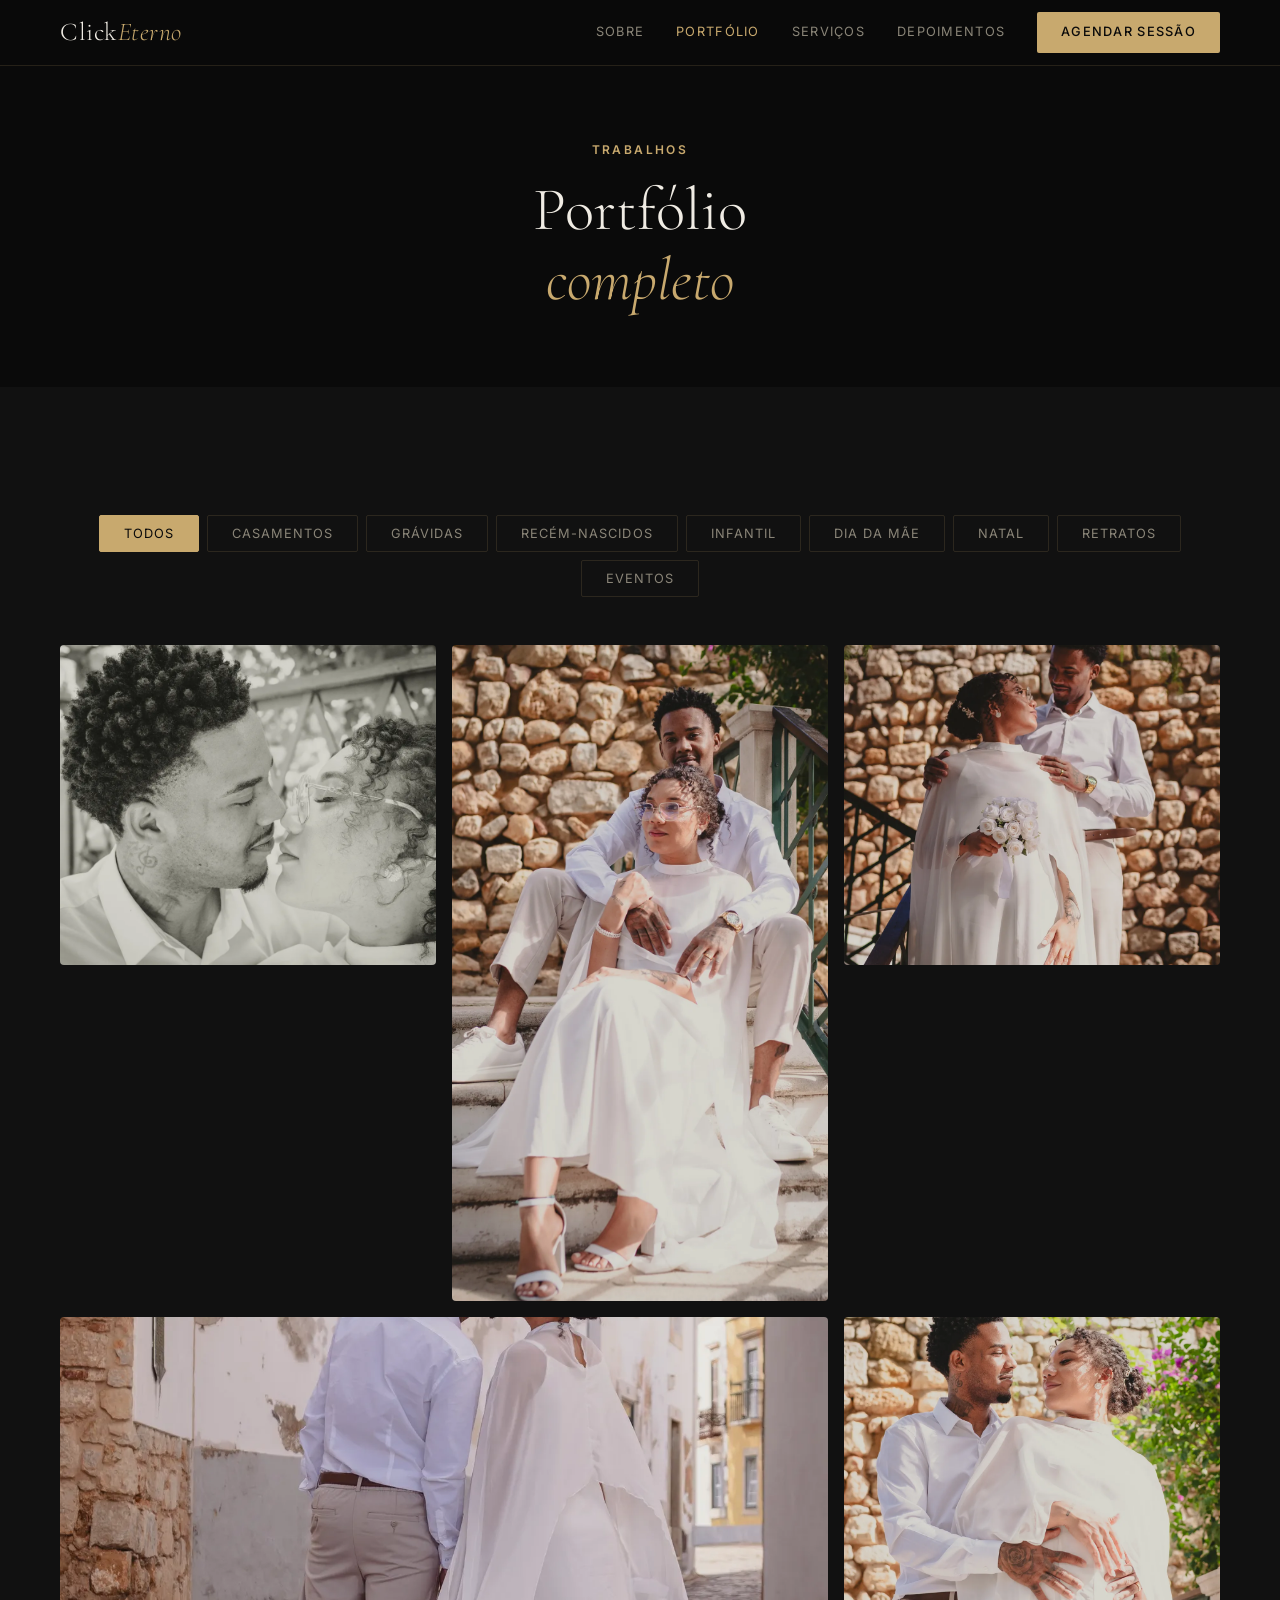
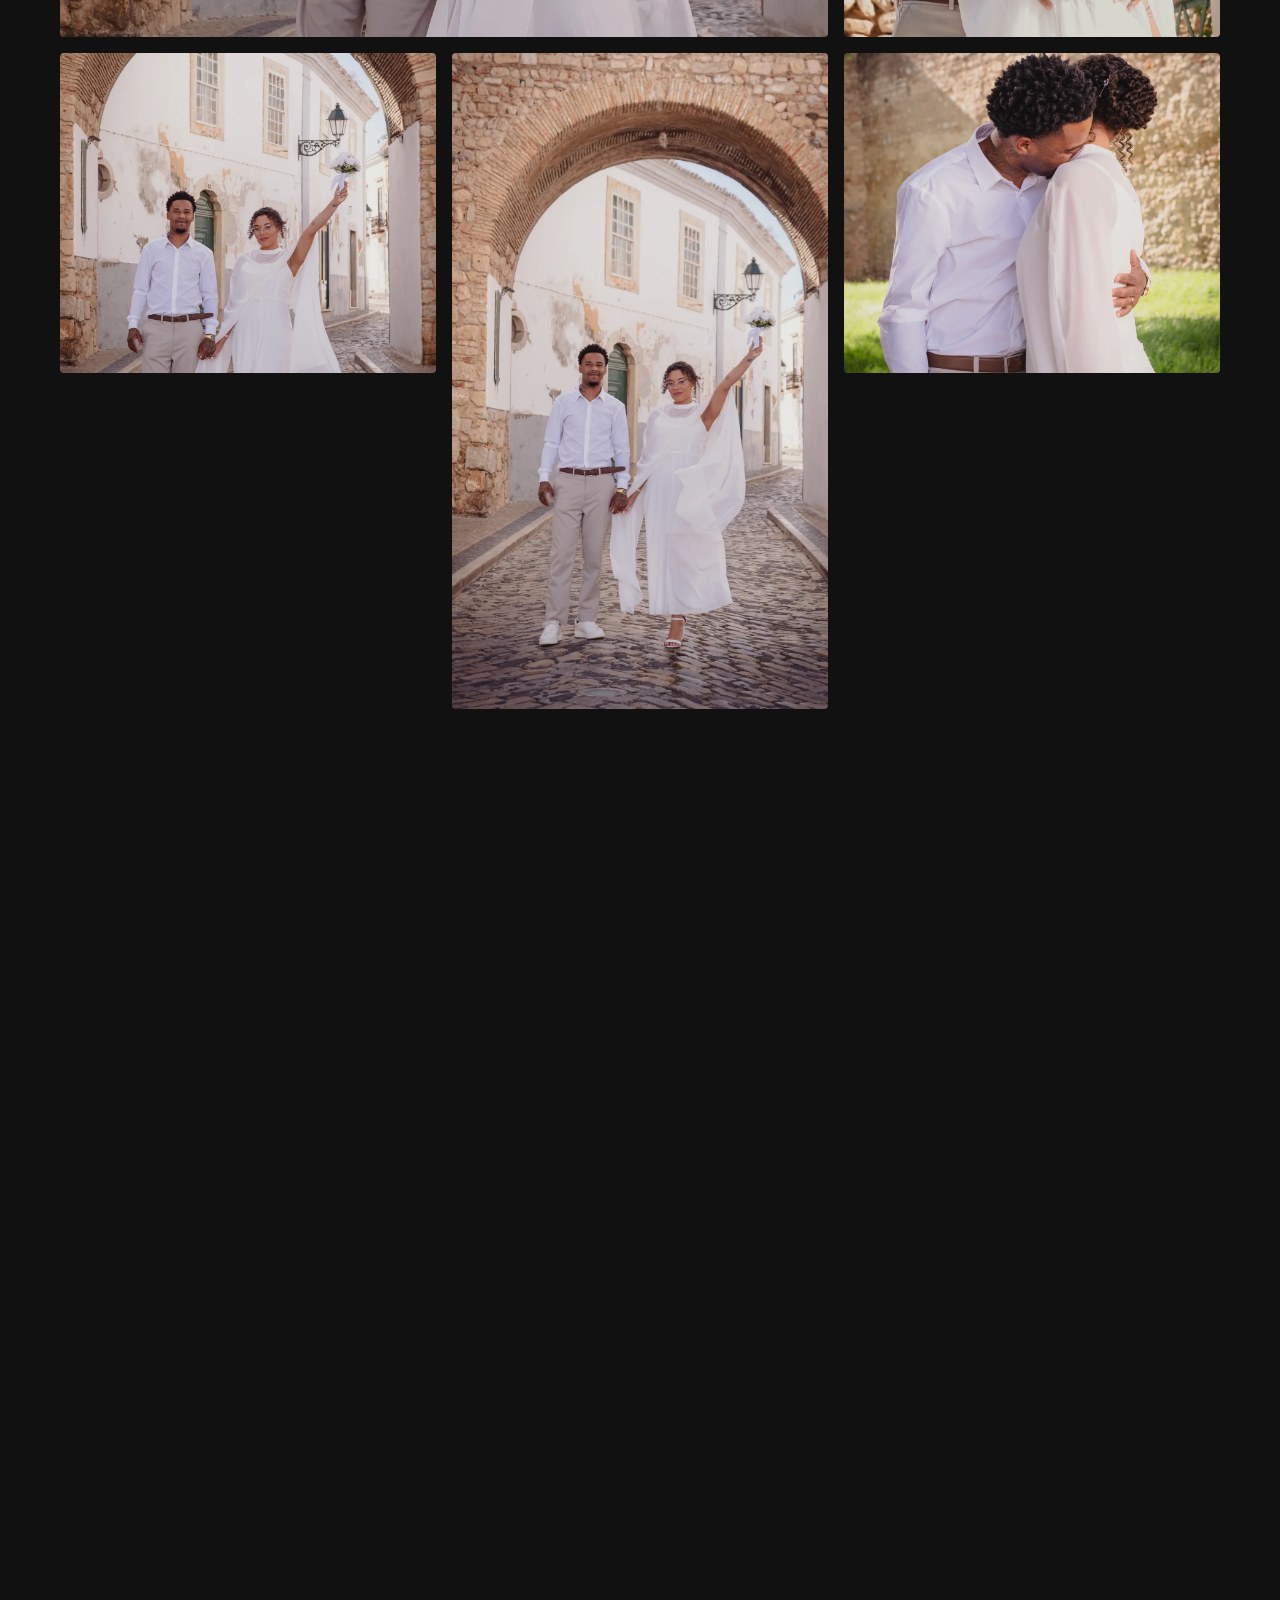
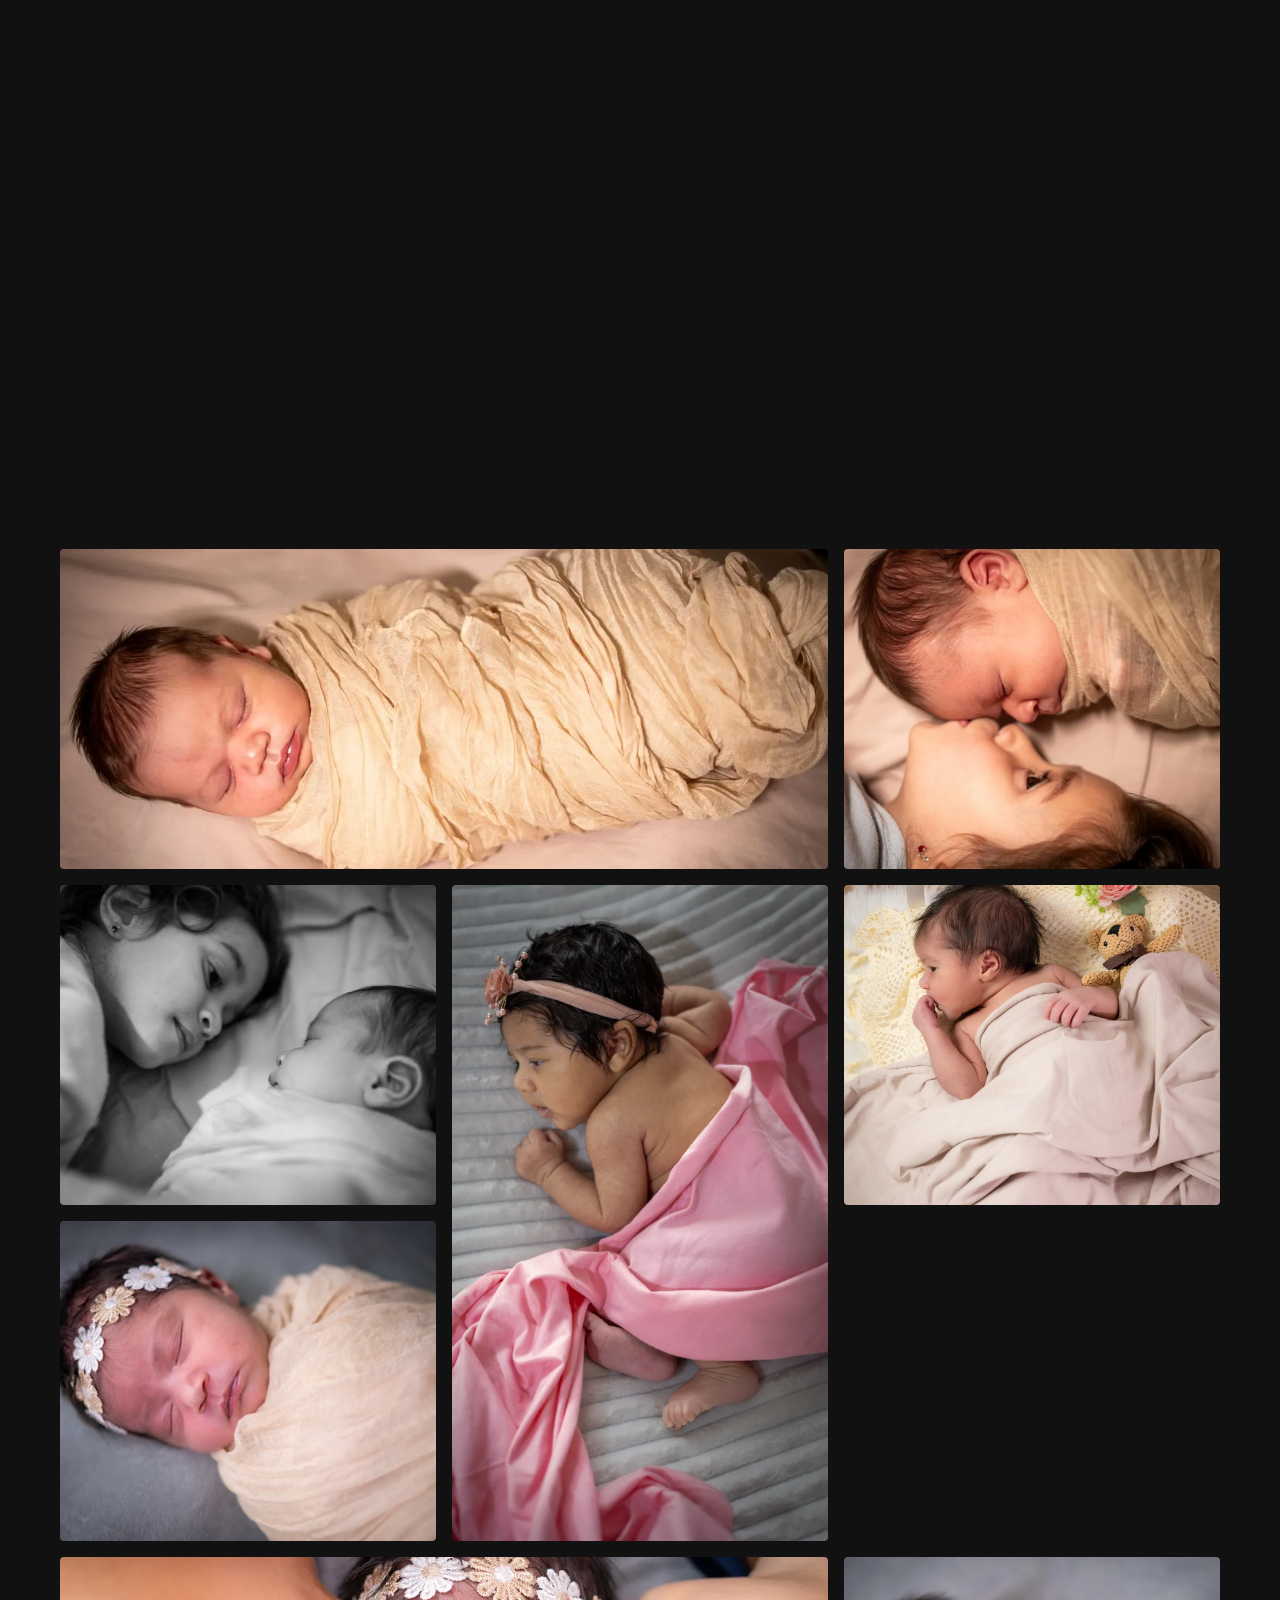
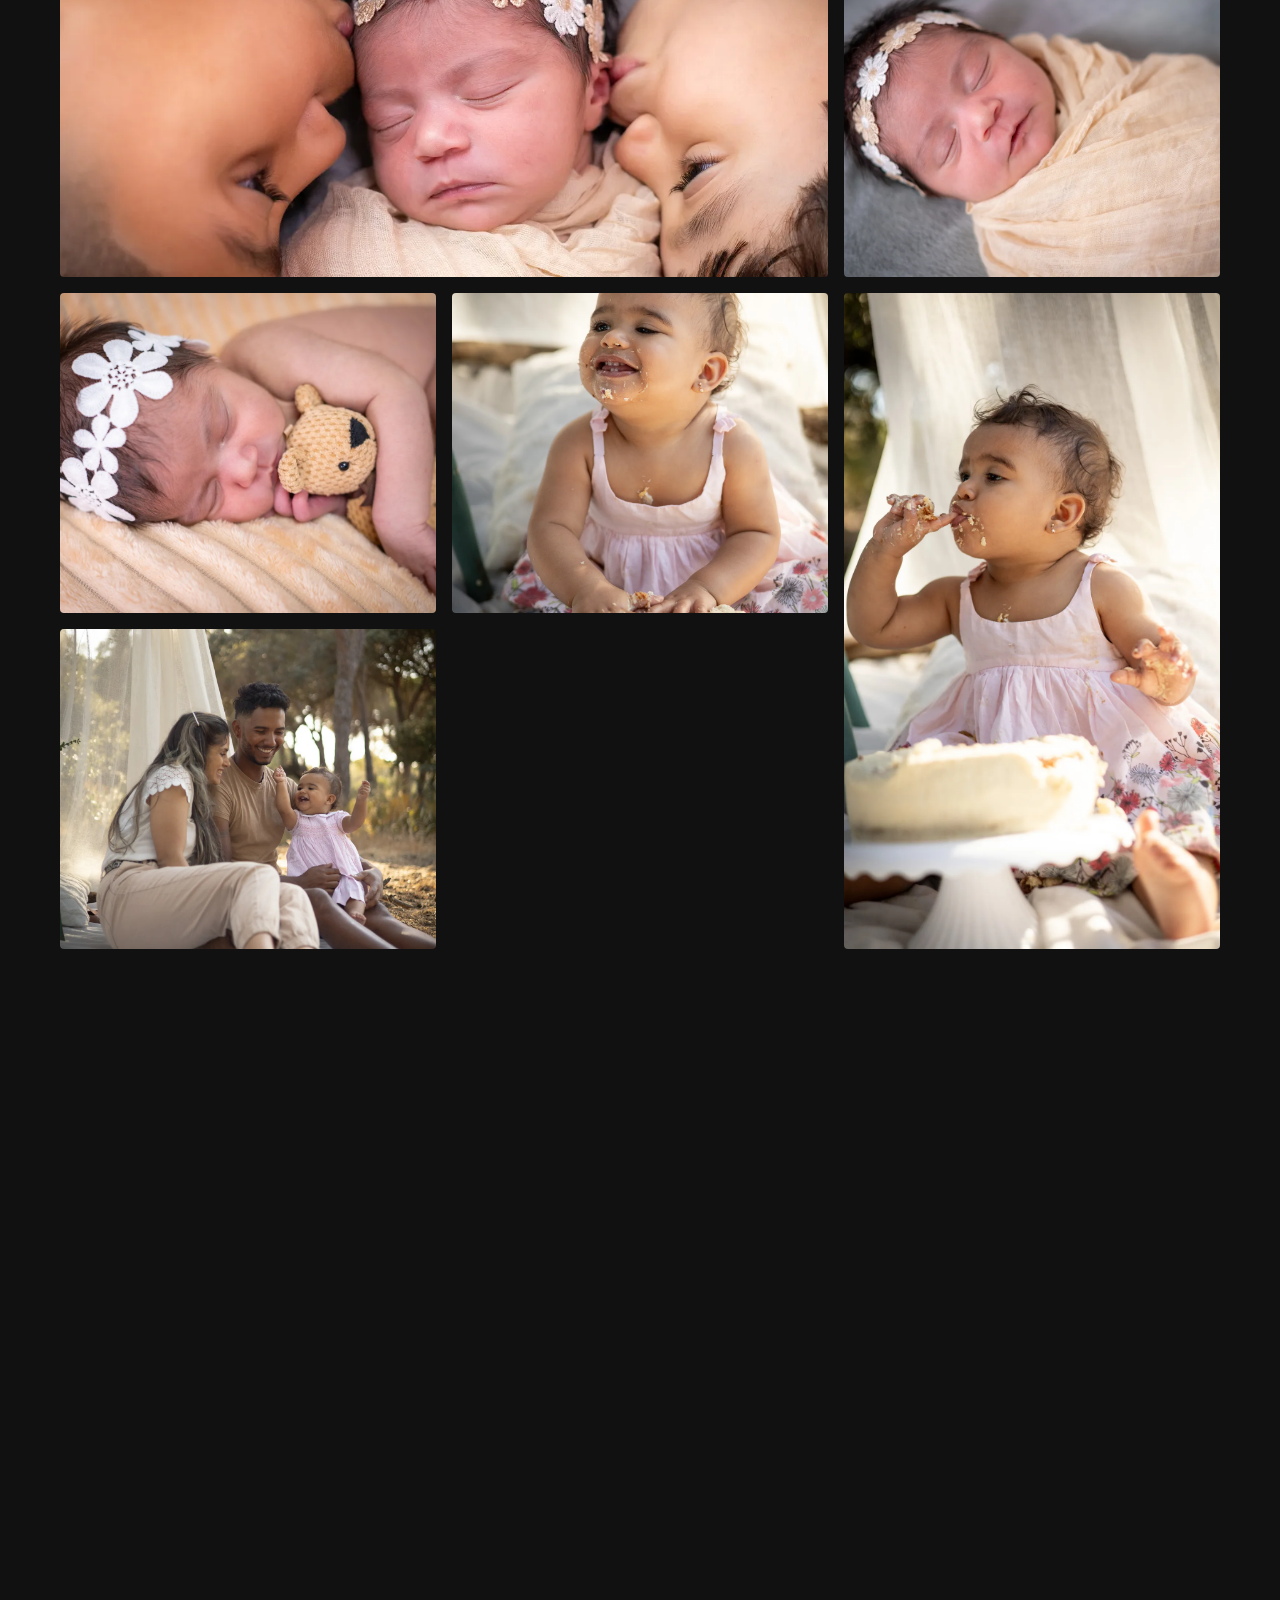
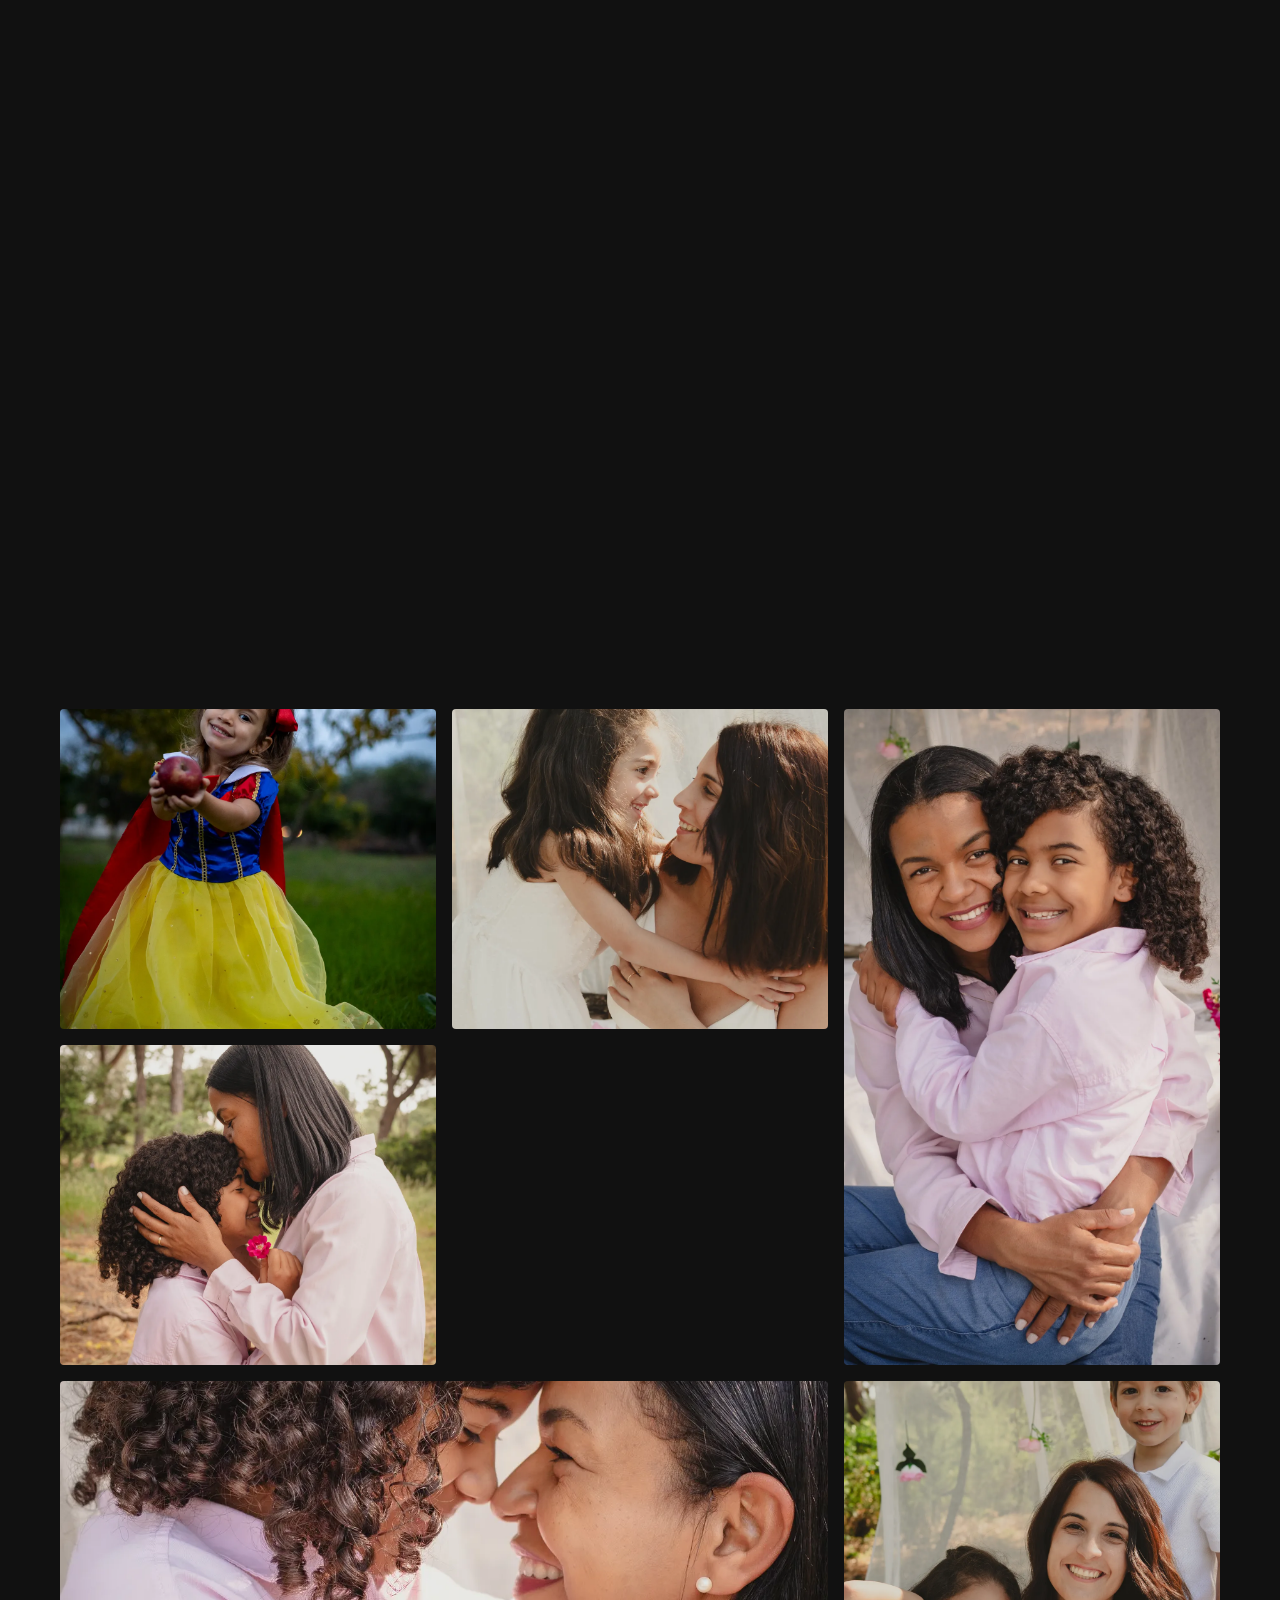
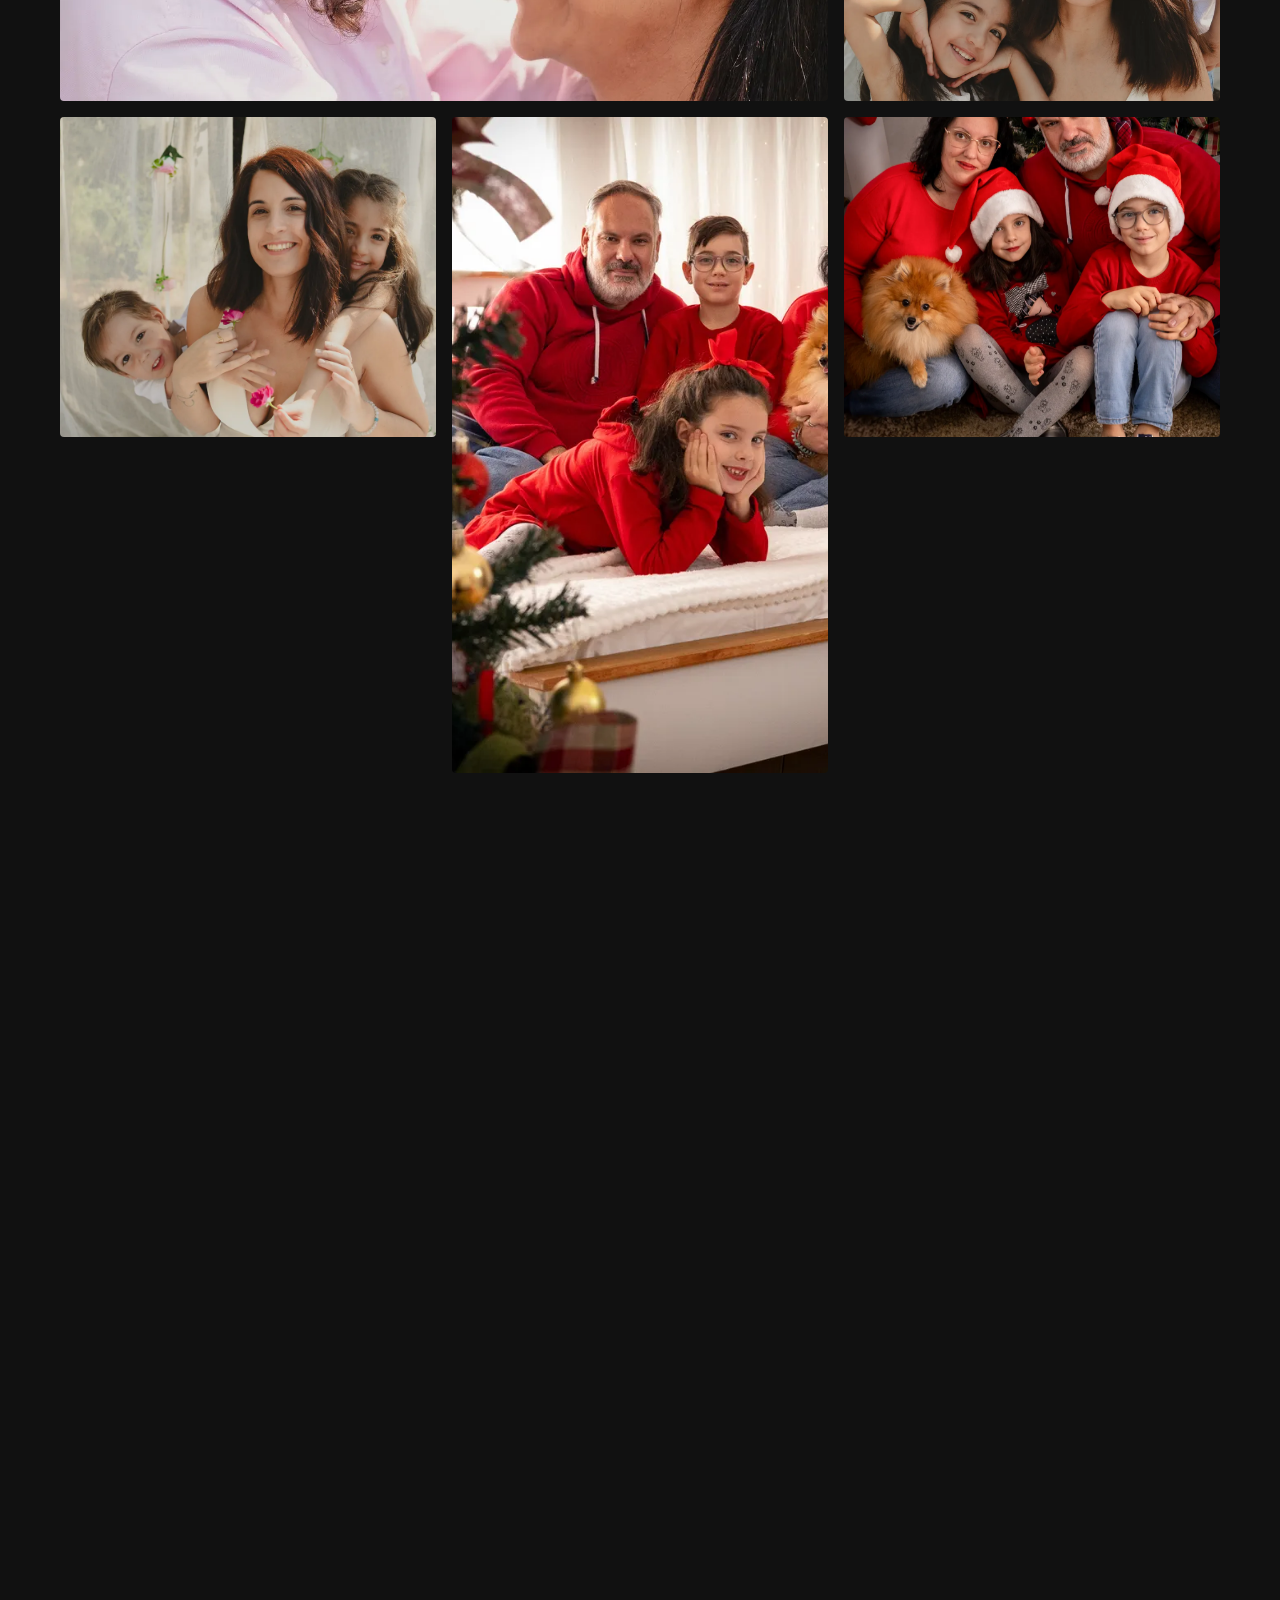
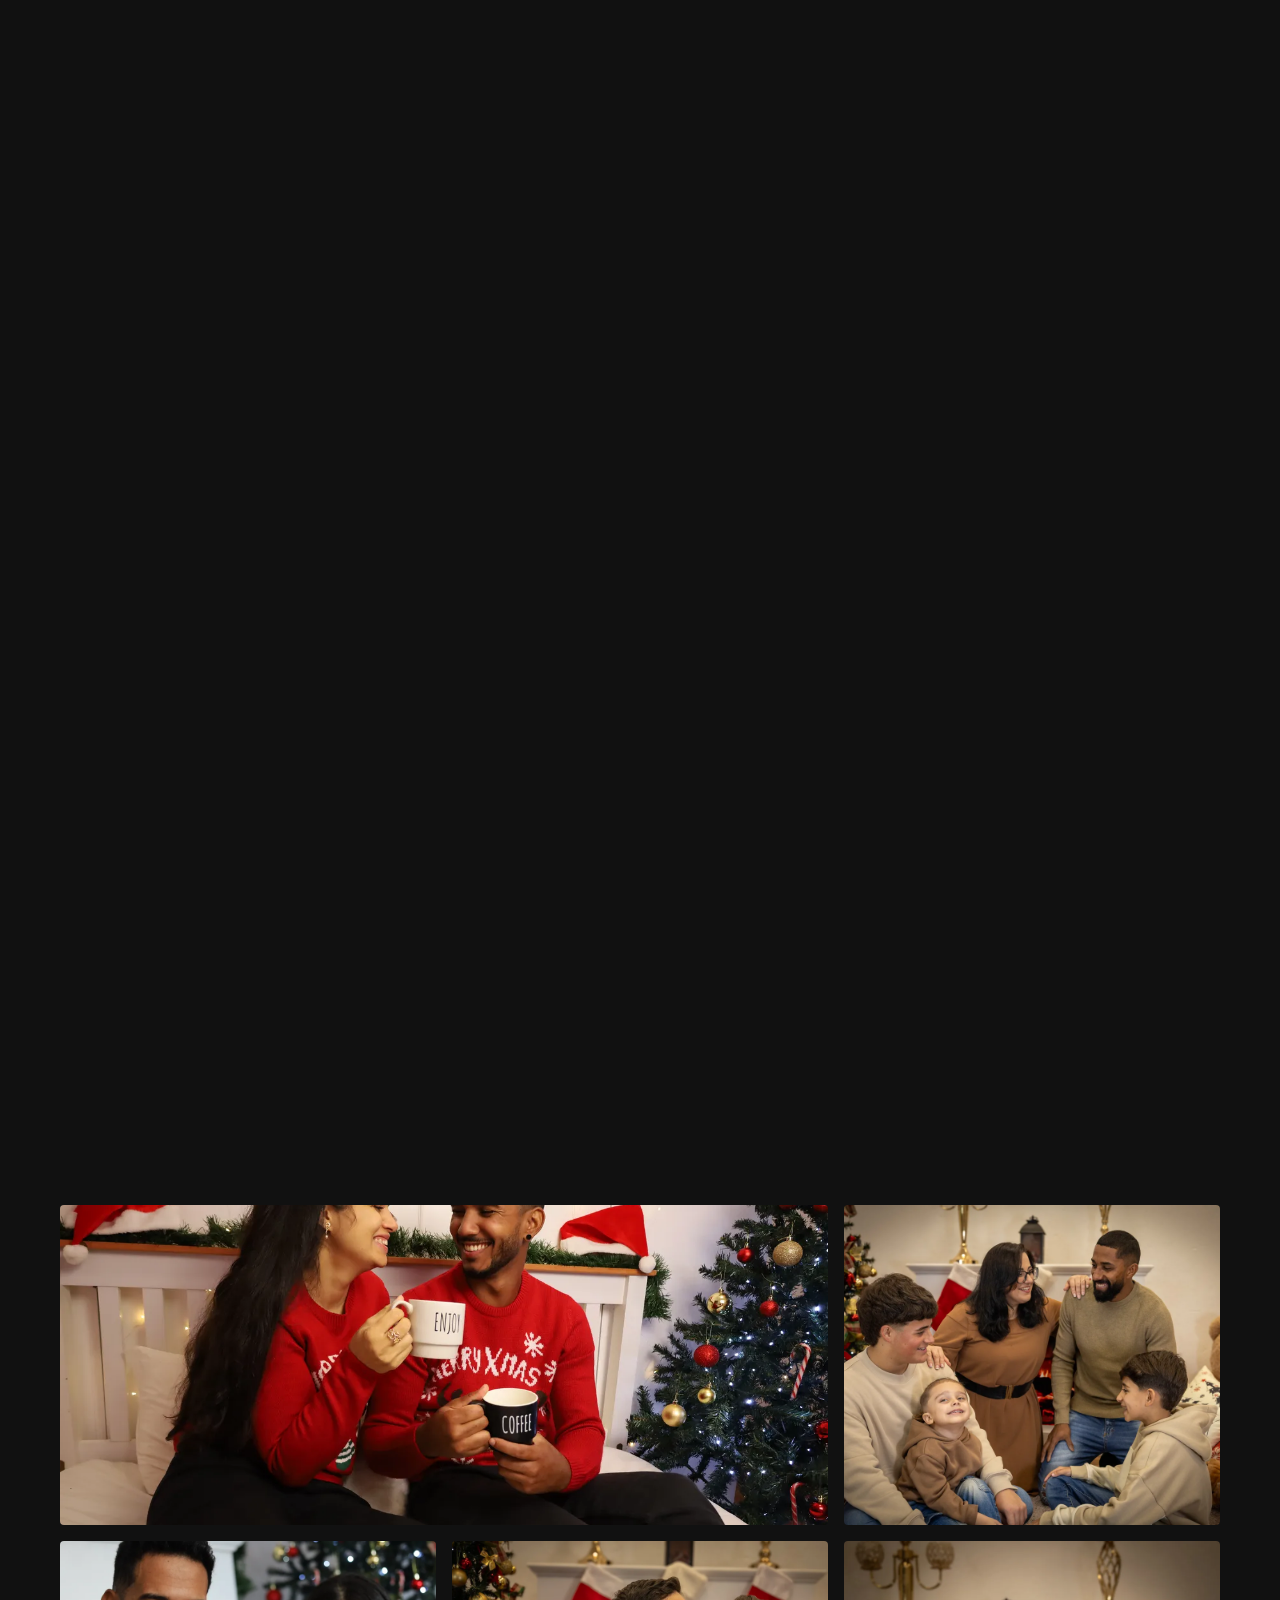
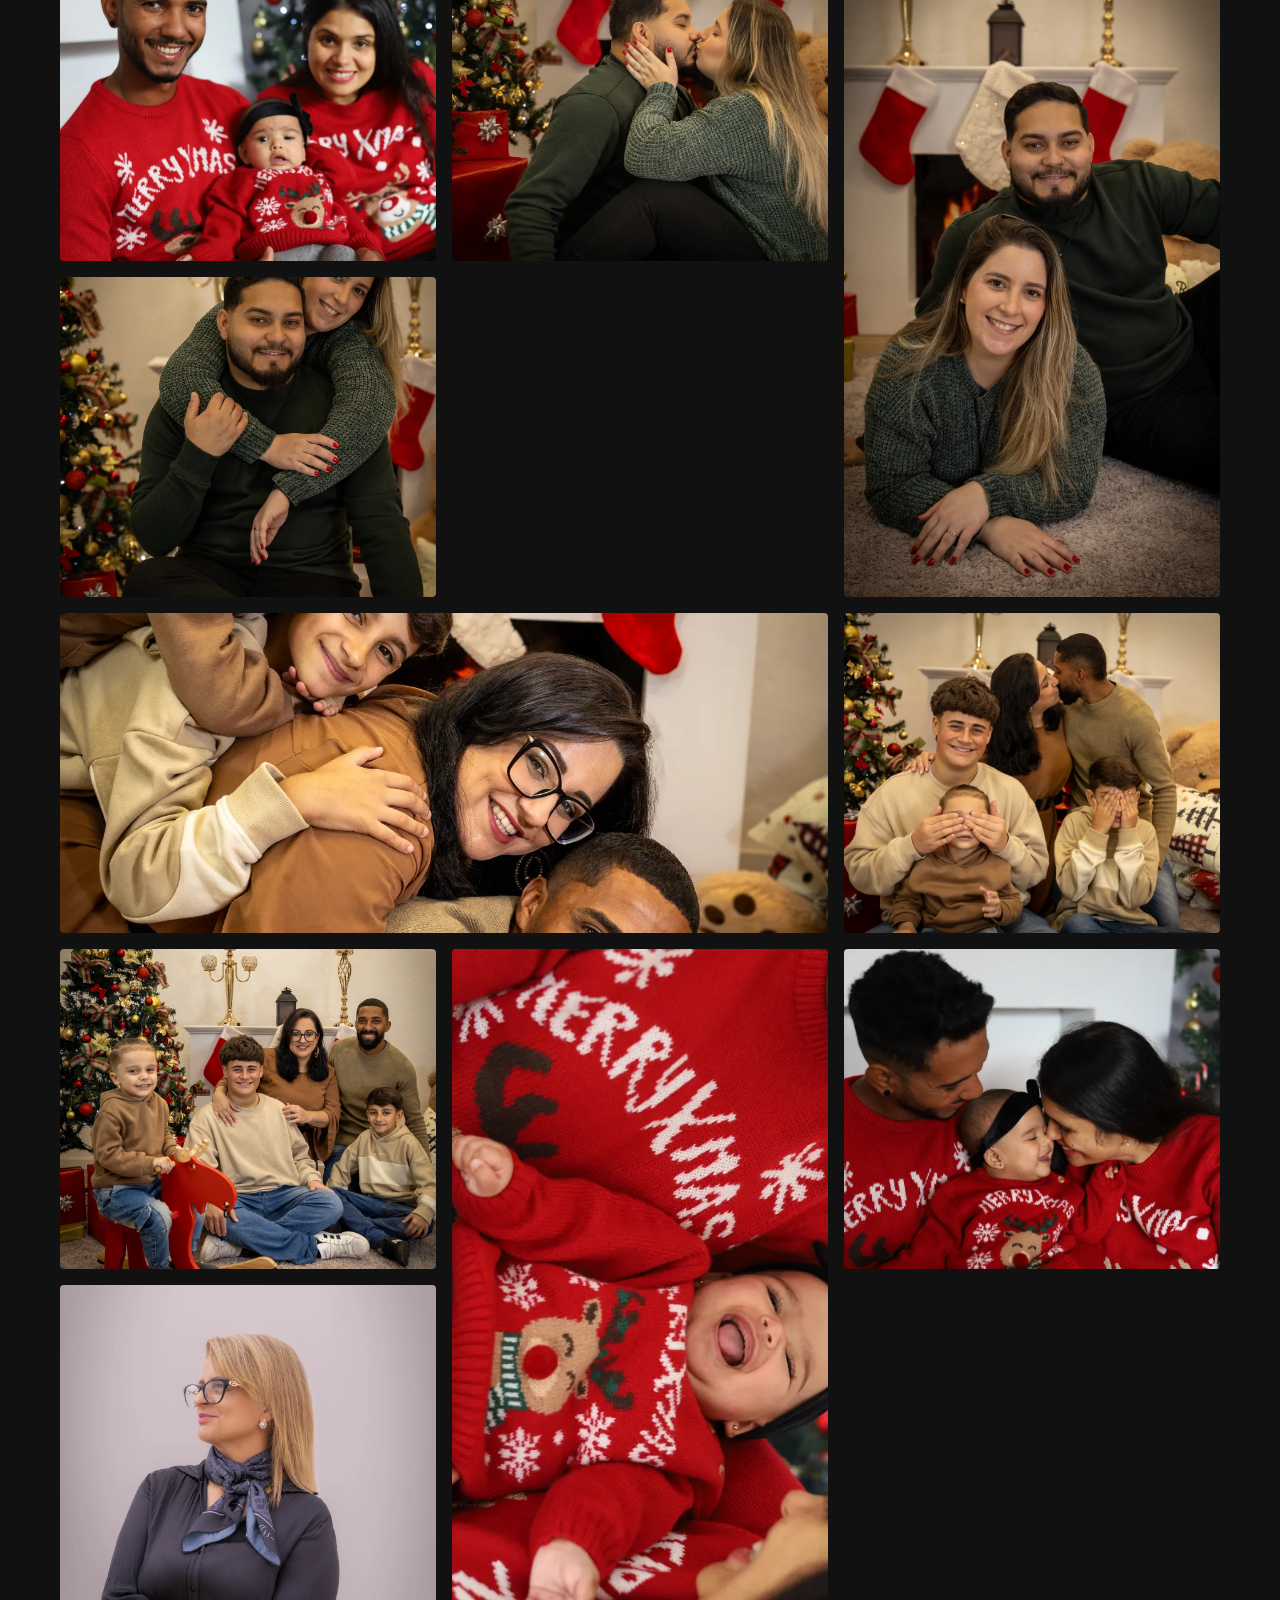
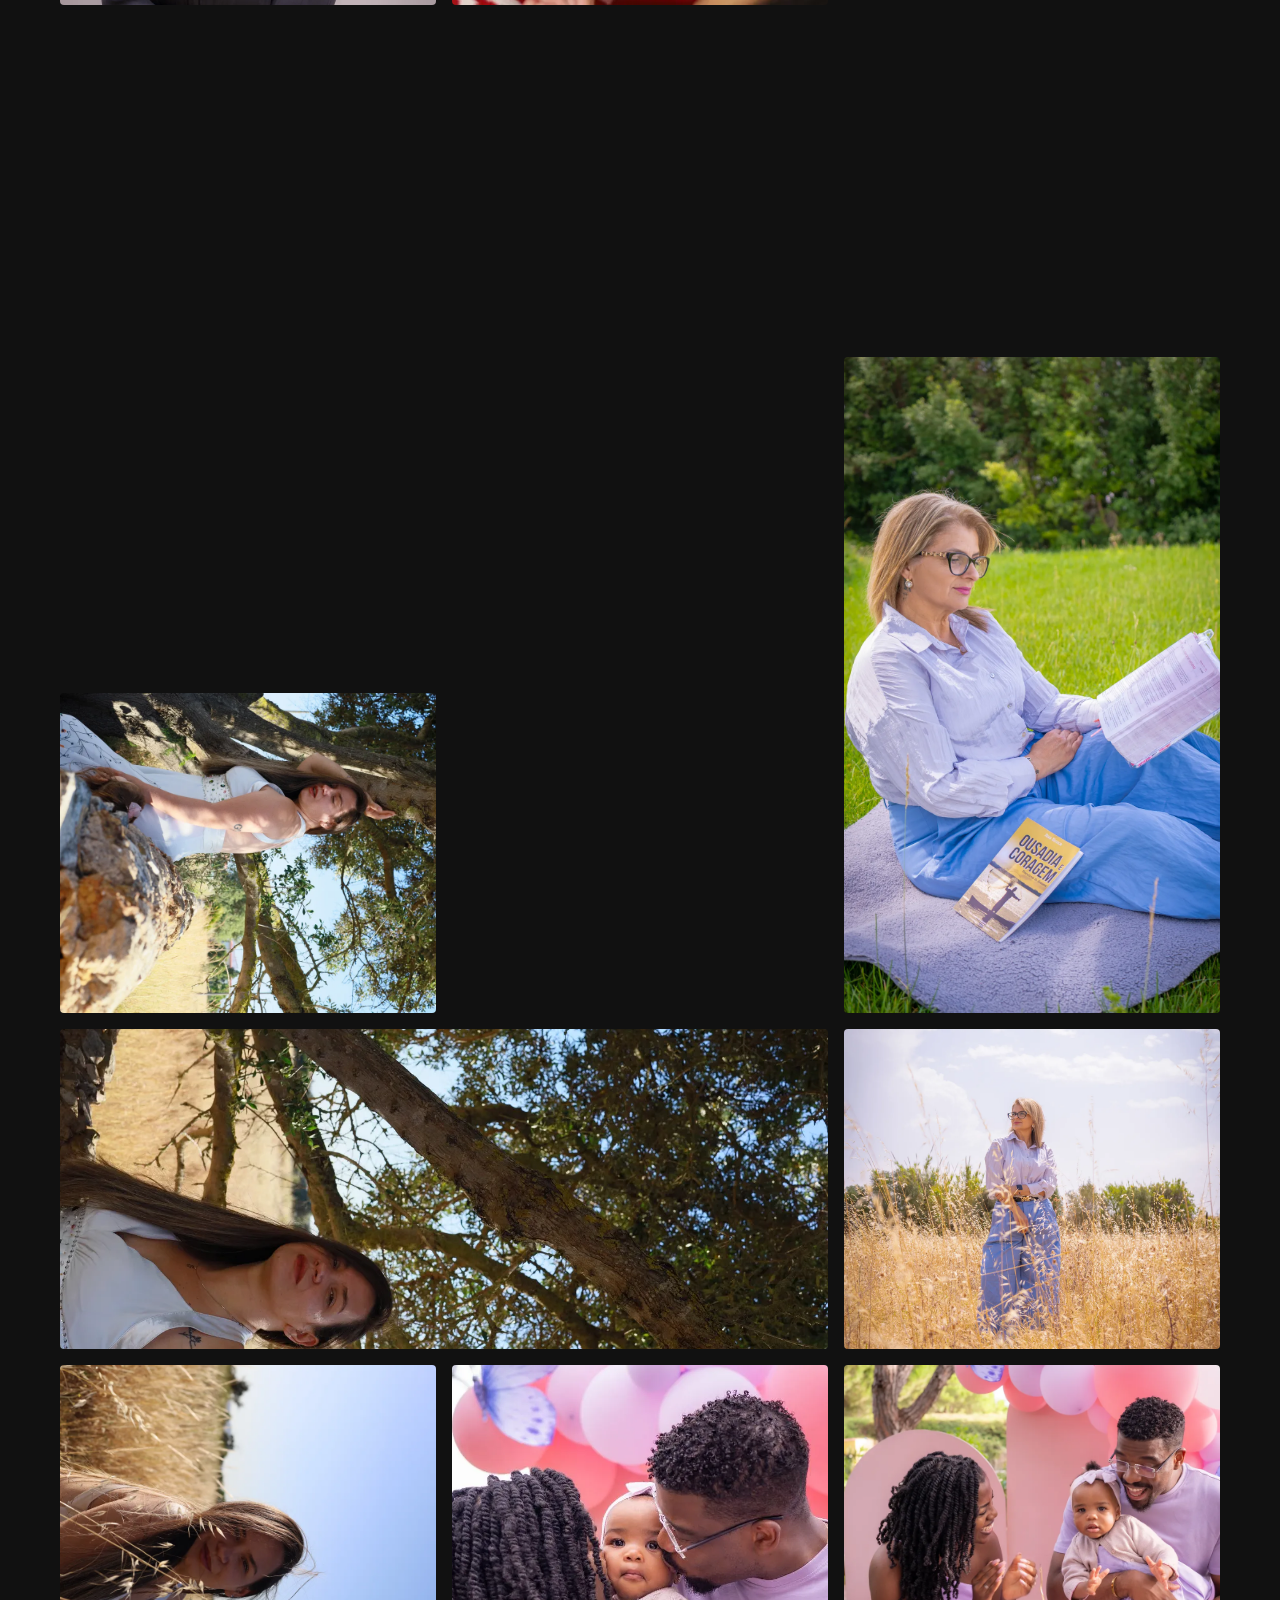
==== portfolio.html @ 8f872af6 "Separate portfolio page, photo data manifest, clean index, all photos visible" ====
<!DOCTYPE html>
<html lang="pt-BR">
<head>
    <meta charset="UTF-8">
    <meta name="viewport" content="width=device-width, initial-scale=1.0">
    <title>Portfólio — Click Eterno Photography Algarve</title>
    <meta name="description" content="Portfólio completo de fotografia profissional no Algarve: casamentos, gestantes, recém-nascidos, infantil, Natal e eventos. Gessica Rosa fotógrafa em Olhão.">
    <link rel="preconnect" href="https://fonts.googleapis.com">
    <link rel="preconnect" href="https://fonts.gstatic.com" crossorigin>
    <link href="https://fonts.googleapis.com/css2?family=Cormorant+Garamond:ital,wght@0,300;0,400;0,500;0,600;1,300;1,400&family=Inter:wght@300;400;500;600&display=swap" rel="stylesheet">
    <link rel="stylesheet" href="style.css">
</head>
<body>
    <!-- Navigation -->
    <nav id="navbar" class="scrolled">
        <div class="nav-container">
            <a href="index.html" class="nav-logo">
                <span class="logo-click">Click</span><span class="logo-eterno">Eterno</span>
            </a>
            <div class="nav-links" id="navLinks">
                <a href="index.html#about" class="nav-link">Sobre</a>
                <a href="portfolio.html" class="nav-link active">Portfólio</a>
                <a href="index.html#services" class="nav-link">Serviços</a>
                <a href="index.html#testimonials" class="nav-link">Depoimentos</a>
                <a href="index.html#contact" class="nav-link nav-cta">Agendar Sessão</a>
            </div>
            <button class="nav-toggle" id="navToggle" aria-label="Menu">
                <span></span><span></span><span></span>
            </button>
        </div>
    </nav>

    <!-- Portfolio Header -->
    <div class="portfolio-page-header">
        <div class="container">
            <p class="section-tag center">Trabalhos</p>
            <h1 class="section-title center">Portfólio<br><em>completo</em></h1>
        </div>
    </div>

    <!-- Portfolio Section -->
    <section class="section portfolio portfolio-page">
        <div class="container">
            <div class="portfolio-filters" id="portfolioFilters">
                <button class="filter-btn active" data-filter="all">Todos</button>
            </div>
            <div class="portfolio-grid" id="portfolioGrid">
                <!-- Preenchido por portfolio.js -->
            </div>
        </div>
    </section>

    <!-- CTA -->
    <section class="section cta-section">
        <div class="cta-bg">
            <img src="portfolio/natal/natal-5.webp" alt="Sessão fotográfica de Natal em família no Algarve" loading="lazy">
            <div class="cta-overlay"></div>
        </div>
        <div class="container cta-content">
            <h2 class="cta-title">Gostou do que viu?</h2>
            <p class="cta-text">Vagas limitadas por mês para garantir atenção exclusiva a cada família.</p>
            <a href="index.html#contact" class="btn btn-primary btn-large">Agendar Sessão</a>
        </div>
    </section>

    <!-- Footer -->
    <footer class="footer">
        <div class="container">
            <div class="footer-content">
                <div class="footer-brand">
                    <img src="logo.webp" alt="Click Eterno Photography — Fotografia de Família no Algarve" class="footer-logo">
                    <p>Fotografia de família no Algarve.<br>Momentos eternos, naturalmente capturados.</p>
                </div>
                <div class="footer-links">
                    <a href="index.html#about">Sobre</a>
                    <a href="portfolio.html">Portfólio</a>
                    <a href="index.html#services">Serviços</a>
                    <a href="index.html#contact">Contacto</a>
                </div>
            </div>
            <div class="footer-bottom">
                <p>&copy; 2026 Click Eterno Photography. Todos os direitos reservados.</p>
            </div>
        </div>
    </footer>

    <!-- Lightbox -->
    <div class="lightbox" id="lightbox" role="dialog" aria-label="Visualizador de fotografia" aria-hidden="true">
        <button class="lightbox-close" id="lightboxClose" aria-label="Fechar">&#10005;</button>
        <button class="lightbox-prev" id="lightboxPrev" aria-label="Foto anterior">&#8592;</button>
        <div class="lightbox-content">
            <img src="" alt="" id="lightboxImg">
        </div>
        <button class="lightbox-next" id="lightboxNext" aria-label="Próxima foto">&#8594;</button>
        <div class="lightbox-counter" id="lightboxCounter"></div>
    </div>

    <script src="photos.js"></script>
    <script src="portfolio.js"></script>
</body>
</html>
---- style.css ----
/* ======================================
   Click Eterno Photography — Premium CSS
   ====================================== */

/* ---- Reset & Base ---- */
*, *::before, *::after {
    margin: 0;
    padding: 0;
    box-sizing: border-box;
}

:root {
    /* Colors */
    --color-bg: #0a0a0a;
    --color-bg-alt: #111111;
    --color-bg-card: #161616;
    --color-text: #f0ece4;
    --color-text-muted: #8a8578;
    --color-accent: #c8a96e;
    --color-accent-light: #dcc292;
    --color-accent-dark: #a88b4e;
    --color-border: rgba(200, 169, 110, 0.15);
    --color-overlay: rgba(10, 10, 10, 0.6);

    /* Typography */
    --font-serif: 'Cormorant Garamond', 'Georgia', serif;
    --font-sans: 'Inter', -apple-system, sans-serif;

    /* Spacing */
    --section-pad: clamp(80px, 10vw, 140px);
    --container-width: 1240px;

    /* Transitions */
    --ease: cubic-bezier(0.25, 0.1, 0.25, 1);
    --ease-out: cubic-bezier(0, 0, 0.2, 1);
}

html {
    scroll-behavior: smooth;
    font-size: 16px;
}

body {
    font-family: var(--font-sans);
    background: var(--color-bg);
    color: var(--color-text);
    line-height: 1.6;
    overflow-x: hidden;
    -webkit-font-smoothing: antialiased;
}

img {
    max-width: 100%;
    display: block;
}

a {
    color: inherit;
    text-decoration: none;
}

.container {
    max-width: var(--container-width);
    margin: 0 auto;
    padding: 0 clamp(20px, 4vw, 40px);
}

.section {
    padding: var(--section-pad) 0;
}

/* ---- Typography ---- */
.section-tag {
    font-family: var(--font-sans);
    font-size: 0.75rem;
    font-weight: 600;
    letter-spacing: 0.2em;
    text-transform: uppercase;
    color: var(--color-accent);
    margin-bottom: 16px;
}

.section-tag.center {
    text-align: center;
}

.section-title {
    font-family: var(--font-serif);
    font-size: clamp(2.2rem, 5vw, 3.8rem);
    font-weight: 300;
    line-height: 1.15;
    color: var(--color-text);
    margin-bottom: 32px;
}

.section-title.center {
    text-align: center;
}

.section-title em {
    font-style: italic;
    color: var(--color-accent);
}

/* ---- Buttons ---- */
.btn {
    display: inline-flex;
    align-items: center;
    justify-content: center;
    padding: 14px 36px;
    font-family: var(--font-sans);
    font-size: 0.85rem;
    font-weight: 500;
    letter-spacing: 0.08em;
    text-transform: uppercase;
    border: none;
    cursor: pointer;
    transition: all 0.4s var(--ease);
    border-radius: 2px;
}

.btn-primary {
    background: var(--color-accent);
    color: var(--color-bg);
}

.btn-primary:hover {
    background: var(--color-accent-light);
    transform: translateY(-2px);
    box-shadow: 0 8px 30px rgba(200, 169, 110, 0.25);
}

.btn-ghost {
    background: transparent;
    color: var(--color-text);
    border: 1px solid rgba(255,255,255,0.3);
}

.btn-ghost:hover {
    border-color: var(--color-accent);
    color: var(--color-accent);
}

.btn-outline {
    background: transparent;
    color: var(--color-accent);
    border: 1px solid var(--color-accent);
    width: 100%;
}

.btn-outline:hover {
    background: var(--color-accent);
    color: var(--color-bg);
}

.btn-large {
    padding: 18px 48px;
    font-size: 0.95rem;
}

.btn-full {
    width: 100%;
}

/* ======== NAVIGATION ======== */
#navbar {
    position: fixed;
    top: 0;
    left: 0;
    width: 100%;
    z-index: 1000;
    padding: 20px 0;
    transition: all 0.4s var(--ease);
}

#navbar.scrolled {
    background: rgba(10, 10, 10, 0.92);
    backdrop-filter: blur(20px);
    -webkit-backdrop-filter: blur(20px);
    padding: 12px 0;
    border-bottom: 1px solid var(--color-border);
}

.nav-container {
    max-width: var(--container-width);
    margin: 0 auto;
    padding: 0 clamp(20px, 4vw, 40px);
    display: flex;
    align-items: center;
    justify-content: space-between;
}

.nav-logo {
    font-family: var(--font-serif);
    font-size: 1.6rem;
    font-weight: 300;
    letter-spacing: 0.02em;
}

.logo-click {
    color: var(--color-text);
}

.logo-eterno {
    color: var(--color-accent);
    font-style: italic;
}

.nav-links {
    display: flex;
    align-items: center;
    gap: 32px;
}

.nav-link {
    font-size: 0.8rem;
    font-weight: 400;
    letter-spacing: 0.1em;
    text-transform: uppercase;
    color: var(--color-text-muted);
    transition: color 0.3s var(--ease);
    position: relative;
}

.nav-link::after {
    content: '';
    position: absolute;
    bottom: -4px;
    left: 0;
    width: 0;
    height: 1px;
    background: var(--color-accent);
    transition: width 0.3s var(--ease);
}

.nav-link:hover {
    color: var(--color-text);
}

.nav-link:hover::after {
    width: 100%;
}

.nav-link.nav-cta {
    background: var(--color-accent);
    color: var(--color-bg);
    padding: 10px 24px;
    border-radius: 2px;
    font-weight: 500;
}

.nav-link.nav-cta::after {
    display: none;
}

.nav-link.nav-cta:hover {
    background: var(--color-accent-light);
}

.nav-toggle {
    display: none;
    flex-direction: column;
    gap: 5px;
    background: none;
    border: none;
    cursor: pointer;
    padding: 4px;
}

.nav-toggle span {
    display: block;
    width: 24px;
    height: 2px;
    background: var(--color-text);
    transition: all 0.3s var(--ease);
}

/* ======== HERO ======== */
.hero {
    position: relative;
    height: 100vh;
    min-height: 700px;
    display: flex;
    align-items: center;
    overflow: hidden;
}

.hero-bg {
    position: absolute;
    inset: 0;
    z-index: 0;
}

.hero-img {
    width: 100%;
    height: 100%;
    object-fit: cover;
    transform: scale(1.05);
    animation: heroZoom 20s var(--ease) infinite alternate;
}

@keyframes heroZoom {
    from { transform: scale(1.05); }
    to { transform: scale(1.12); }
}

.hero-overlay {
    position: absolute;
    inset: 0;
    background: linear-gradient(
        to bottom,
        rgba(10, 10, 10, 0.3) 0%,
        rgba(10, 10, 10, 0.5) 50%,
        rgba(10, 10, 10, 0.85) 100%
    );
}

.hero-content {
    position: relative;
    z-index: 1;
    max-width: var(--container-width);
    margin: 0 auto;
    padding: 0 clamp(20px, 4vw, 40px);
    padding-top: 80px;
}

.hero-tag {
    font-family: var(--font-sans);
    font-size: 0.75rem;
    font-weight: 600;
    letter-spacing: 0.25em;
    text-transform: uppercase;
    color: var(--color-accent);
    margin-bottom: 20px;
    opacity: 0;
    transform: translateY(20px);
    animation: fadeUp 0.8s var(--ease-out) 0.3s forwards;
}

.hero-title {
    font-family: var(--font-serif);
    font-size: clamp(3rem, 7vw, 5.5rem);
    font-weight: 300;
    line-height: 1.05;
    margin-bottom: 24px;
    opacity: 0;
    transform: translateY(30px);
    animation: fadeUp 0.8s var(--ease-out) 0.5s forwards;
}

.hero-title em {
    font-style: italic;
    color: var(--color-accent);
}

.hero-subtitle {
    font-size: 1.05rem;
    font-weight: 300;
    color: var(--color-text-muted);
    max-width: 520px;
    line-height: 1.7;
    margin-bottom: 40px;
    opacity: 0;
    transform: translateY(30px);
    animation: fadeUp 0.8s var(--ease-out) 0.7s forwards;
}

.hero-actions {
    display: flex;
    gap: 16px;
    flex-wrap: wrap;
    opacity: 0;
    transform: translateY(20px);
    animation: fadeUp 0.8s var(--ease-out) 0.9s forwards;
}

.hero-scroll {
    position: absolute;
    bottom: 40px;
    right: clamp(20px, 4vw, 40px);
    display: flex;
    flex-direction: column;
    align-items: center;
    gap: 8px;
    z-index: 1;
    opacity: 0;
    animation: fadeUp 0.8s var(--ease-out) 1.2s forwards;
}

.hero-scroll span {
    font-size: 0.65rem;
    letter-spacing: 0.2em;
    text-transform: uppercase;
    color: var(--color-text-muted);
    writing-mode: vertical-lr;
}

.scroll-line {
    width: 1px;
    height: 60px;
    background: linear-gradient(to bottom, var(--color-accent), transparent);
    animation: scrollPulse 2s var(--ease) infinite;
}

@keyframes scrollPulse {
    0%, 100% { opacity: 0.3; transform: scaleY(0.7); }
    50% { opacity: 1; transform: scaleY(1); }
}

@keyframes fadeUp {
    to { opacity: 1; transform: translateY(0); }
}

/* ======== ABOUT ======== */
.about-grid {
    display: grid;
    grid-template-columns: 1fr 1fr;
    gap: clamp(40px, 6vw, 80px);
    align-items: center;
}

.photographer-grid {
    display: grid;
    grid-template-columns: 1fr 1fr;
    gap: clamp(40px, 6vw, 80px);
    align-items: center;
}

.photographer-img-wrapper {
    position: relative;
    border-radius: 4px;
    overflow: hidden;
    box-shadow: 0 30px 80px rgba(0,0,0,0.5);
    aspect-ratio: 3/4;
}

.photographer-img-wrapper img {
    width: 100%;
    height: 100%;
    object-fit: cover;
    object-position: top;
    transition: transform 0.6s var(--ease);
}

.photographer-img-wrapper:hover img {
    transform: scale(1.03);
}

.about-images {
    position: relative;
    height: 600px;
}

.about-img-wrapper {
    position: absolute;
    overflow: hidden;
    border-radius: 4px;
    box-shadow: 0 20px 60px rgba(0,0,0,0.4);
}

.about-img-wrapper img {
    width: 100%;
    height: 100%;
    object-fit: cover;
    transition: transform 0.6s var(--ease);
}

.about-img-wrapper:hover img {
    transform: scale(1.05);
}

.about-img-wrapper.img-1 {
    top: 0;
    left: 0;
    width: 65%;
    height: 70%;
    z-index: 2;
}

.about-img-wrapper.img-2 {
    bottom: 0;
    right: 0;
    width: 55%;
    height: 60%;
    z-index: 1;
    border: 3px solid var(--color-accent);
}

.about-description {
    font-size: 1rem;
    font-weight: 300;
    color: var(--color-text-muted);
    line-height: 1.8;
    margin-bottom: 16px;
}

.about-stats {
    display: flex;
    gap: 40px;
    margin-top: 40px;
    padding-top: 32px;
    border-top: 1px solid var(--color-border);
}

.stat {
    display: flex;
    flex-direction: column;
    gap: 4px;
}

.stat-number {
    font-family: var(--font-serif);
    font-size: 2.8rem;
    font-weight: 300;
    color: var(--color-accent);
    line-height: 1;
}

.stat-suffix {
    font-family: var(--font-serif);
    font-size: 2rem;
    color: var(--color-accent);
}

.stat-label {
    font-size: 0.75rem;
    font-weight: 400;
    letter-spacing: 0.05em;
    color: var(--color-text-muted);
}

/* ======== PORTFOLIO ======== */
.portfolio {
    background: var(--color-bg-alt);
}

.portfolio-filters {
    display: flex;
    justify-content: center;
    gap: 8px;
    margin-bottom: 48px;
    flex-wrap: wrap;
}

.filter-btn {
    padding: 10px 24px;
    font-family: var(--font-sans);
    font-size: 0.8rem;
    font-weight: 400;
    letter-spacing: 0.08em;
    text-transform: uppercase;
    background: transparent;
    border: 1px solid var(--color-border);
    color: var(--color-text-muted);
    cursor: pointer;
    transition: all 0.3s var(--ease);
    border-radius: 2px;
}

.filter-btn:hover,
.filter-btn.active {
    background: var(--color-accent);
    border-color: var(--color-accent);
    color: var(--color-bg);
}

.portfolio-grid {
    display: grid;
    grid-template-columns: repeat(3, 1fr);
    grid-auto-rows: 320px;
    gap: 16px;
}

.portfolio-item {
    position: relative;
    overflow: hidden;
    border-radius: 4px;
    cursor: pointer;
}

.portfolio-item.large {
    grid-column: span 2;
    grid-row: span 1;
}

.portfolio-item.tall {
    grid-row: span 2;
}

.portfolio-item img {
    width: 100%;
    height: 100%;
    object-fit: cover;
    transition: transform 0.6s var(--ease);
}

.portfolio-item:hover img {
    transform: scale(1.08);
}

.portfolio-overlay {
    position: absolute;
    inset: 0;
    background: linear-gradient(to top, rgba(10,10,10,0.9) 0%, transparent 60%);
    display: flex;
    flex-direction: column;
    justify-content: flex-end;
    padding: 24px;
    opacity: 0;
    transition: opacity 0.4s var(--ease);
}

.portfolio-item:hover .portfolio-overlay {
    opacity: 1;
}

.portfolio-cat {
    font-size: 0.7rem;
    font-weight: 600;
    letter-spacing: 0.15em;
    text-transform: uppercase;
    color: var(--color-accent);
    margin-bottom: 8px;
}

.portfolio-overlay h3 {
    font-family: var(--font-serif);
    font-size: 1.3rem;
    font-weight: 400;
    color: var(--color-text);
}

/* ======== SERVICES ======== */
.services-grid {
    display: grid;
    grid-template-columns: repeat(3, 1fr);
    gap: 24px;
}

.service-card {
    background: var(--color-bg-card);
    border: 1px solid var(--color-border);
    border-radius: 4px;
    padding: 40px 32px;
    display: flex;
    flex-direction: column;
    align-items: center;
    text-align: center;
    position: relative;
    transition: all 0.4s var(--ease);
}

.service-card:hover {
    transform: translateY(-8px);
    border-color: var(--color-accent);
    box-shadow: 0 20px 50px rgba(200, 169, 110, 0.08);
}

.service-card.featured {
    border-color: var(--color-accent);
    background: linear-gradient(180deg, rgba(200,169,110,0.08) 0%, var(--color-bg-card) 100%);
}

.service-badge {
    position: absolute;
    top: -1px;
    left: 50%;
    transform: translateX(-50%);
    background: var(--color-accent);
    color: var(--color-bg);
    font-size: 0.65rem;
    font-weight: 600;
    letter-spacing: 0.15em;
    text-transform: uppercase;
    padding: 6px 20px;
    border-radius: 0 0 4px 4px;
}

.service-icon {
    font-size: 2.5rem;
    margin-bottom: 20px;
}

.service-name {
    font-family: var(--font-serif);
    font-size: 1.6rem;
    font-weight: 400;
    margin-bottom: 12px;
}

.service-desc {
    font-size: 0.9rem;
    color: var(--color-text-muted);
    line-height: 1.6;
    margin-bottom: 24px;
}

.service-features {
    list-style: none;
    width: 100%;
    margin-bottom: 32px;
    flex: 1;
}

.service-features li {
    padding: 10px 0;
    font-size: 0.88rem;
    color: var(--color-text-muted);
    border-bottom: 1px solid rgba(255,255,255,0.05);
}

.service-features li::before {
    content: '✓ ';
    color: var(--color-accent);
    font-weight: 600;
}

.service-price {
    margin-bottom: 24px;
}

.price-value {
    font-family: var(--font-serif);
    font-size: 2.5rem;
    font-weight: 300;
    color: var(--color-accent);
}

/* ======== TESTIMONIALS ======== */
.testimonials {
    background: var(--color-bg-alt);
}

.testimonials-slider {
    max-width: 700px;
    margin: 0 auto;
    position: relative;
    min-height: 280px;
}

.testimonial-card {
    position: absolute;
    inset: 0;
    opacity: 0;
    transform: translateX(40px);
    transition: all 0.5s var(--ease);
    pointer-events: none;
    display: flex;
    flex-direction: column;
    align-items: center;
    text-align: center;
}

.testimonial-card.active {
    opacity: 1;
    transform: translateX(0);
    pointer-events: all;
}

.testimonial-stars {
    font-size: 1.2rem;
    color: var(--color-accent);
    letter-spacing: 4px;
    margin-bottom: 24px;
}

.testimonial-text {
    font-family: var(--font-serif);
    font-size: 1.3rem;
    font-weight: 300;
    font-style: italic;
    line-height: 1.8;
    color: var(--color-text);
    margin-bottom: 32px;
}

.testimonial-author {
    display: flex;
    flex-direction: column;
    gap: 4px;
}

.author-name {
    font-weight: 500;
    font-size: 0.9rem;
    color: var(--color-text);
}

.author-detail {
    font-size: 0.8rem;
    color: var(--color-text-muted);
}

.testimonial-dots {
    display: flex;
    justify-content: center;
    gap: 12px;
    margin-top: 24px;
}

.dot {
    width: 10px;
    height: 10px;
    border-radius: 50%;
    border: 1px solid var(--color-accent);
    background: transparent;
    cursor: pointer;
    transition: all 0.3s var(--ease);
}

.dot.active {
    background: var(--color-accent);
}

/* ======== CTA SECTION ======== */
.cta-section {
    position: relative;
    min-height: 500px;
    display: flex;
    align-items: center;
    overflow: hidden;
}

.cta-bg {
    position: absolute;
    inset: 0;
}

.cta-bg img {
    width: 100%;
    height: 100%;
    object-fit: cover;
    filter: blur(3px);
}

.cta-overlay {
    position: absolute;
    inset: 0;
    background: rgba(10, 10, 10, 0.8);
}

.cta-content {
    position: relative;
    z-index: 1;
    text-align: center;
}

.cta-title {
    font-family: var(--font-serif);
    font-size: clamp(2rem, 5vw, 3.5rem);
    font-weight: 300;
    line-height: 1.2;
    margin-bottom: 16px;
}

.cta-text {
    font-size: 1rem;
    color: var(--color-text-muted);
    margin-bottom: 32px;
}

/* ======== CONTACT ======== */
.contact-grid {
    display: grid;
    grid-template-columns: 1fr 1fr;
    gap: clamp(40px, 6vw, 80px);
}

.contact-desc {
    font-size: 1rem;
    color: var(--color-text-muted);
    line-height: 1.7;
    margin-bottom: 40px;
}

.contact-details {
    display: flex;
    flex-direction: column;
    gap: 20px;
    margin-bottom: 32px;
}

.contact-item {
    display: flex;
    align-items: flex-start;
    gap: 16px;
}

.contact-icon {
    font-size: 1.5rem;
    flex-shrink: 0;
}

.contact-item strong {
    display: block;
    font-weight: 500;
    font-size: 0.85rem;
    margin-bottom: 2px;
}

.contact-item p {
    font-size: 0.9rem;
    color: var(--color-text-muted);
}

.contact-social {
    display: flex;
    gap: 16px;
}

.social-link {
    width: 44px;
    height: 44px;
    display: flex;
    align-items: center;
    justify-content: center;
    border: 1px solid var(--color-border);
    border-radius: 50%;
    color: var(--color-text-muted);
    transition: all 0.3s var(--ease);
}

.social-link:hover {
    border-color: var(--color-accent);
    color: var(--color-accent);
}

/* Form */
.contact-form {
    display: flex;
    flex-direction: column;
    gap: 16px;
}

.form-row {
    display: grid;
    grid-template-columns: 1fr 1fr;
    gap: 16px;
}

.form-group input,
.form-group select,
.form-group textarea {
    width: 100%;
    padding: 16px 20px;
    font-family: var(--font-sans);
    font-size: 0.9rem;
    color: var(--color-text);
    background: var(--color-bg-card);
    border: 1px solid var(--color-border);
    border-radius: 4px;
    outline: none;
    transition: border-color 0.3s var(--ease);
}

.form-group input::placeholder,
.form-group textarea::placeholder {
    color: var(--color-text-muted);
}

.form-group input:focus,
.form-group select:focus,
.form-group textarea:focus {
    border-color: var(--color-accent);
}

.form-group select {
    appearance: none;
    background-image: url("data:image/svg+xml,%3Csvg width='12' height='8' viewBox='0 0 12 8' fill='none' xmlns='http://www.w3.org/2000/svg'%3E%3Cpath d='M1 1L6 6L11 1' stroke='%238a8578' stroke-width='1.5'/%3E%3C/svg%3E");
    background-repeat: no-repeat;
    background-position: right 16px center;
}

.form-group select option {
    background: var(--color-bg-card);
    color: var(--color-text);
}

.form-group textarea {
    resize: vertical;
    min-height: 120px;
}

.form-note {
    text-align: center;
    font-size: 0.8rem;
    color: var(--color-text-muted);
}

/* ======== FOOTER ======== */
.footer {
    padding: 60px 0 30px;
    border-top: 1px solid var(--color-border);
}

.footer-content {
    display: flex;
    justify-content: space-between;
    align-items: flex-start;
    margin-bottom: 40px;
}

.footer-logo {
    width: 160px;
    height: auto;
    filter: brightness(0) invert(1);
    opacity: 0.85;
}

.footer-brand p {
    margin-top: 12px;
    font-size: 0.85rem;
    color: var(--color-text-muted);
    line-height: 1.6;
}

.footer-links {
    display: flex;
    gap: 32px;
}

.footer-links a {
    font-size: 0.85rem;
    color: var(--color-text-muted);
    transition: color 0.3s var(--ease);
}

.footer-links a:hover {
    color: var(--color-accent);
}

.footer-bottom {
    text-align: center;
    padding-top: 24px;
    border-top: 1px solid var(--color-border);
}

.footer-bottom p {
    font-size: 0.8rem;
    color: var(--color-text-muted);
}

/* ======== SCROLL ANIMATIONS ======== */
.fade-in {
    opacity: 0;
    transform: translateY(40px);
    transition: all 0.8s var(--ease-out);
}

.fade-in.visible {
    opacity: 1;
    transform: translateY(0);
}

/* ======== RESPONSIVE ======== */
@media (max-width: 968px) {
    .about-grid,
    .photographer-grid,
    .contact-grid {
        grid-template-columns: 1fr;
        gap: 40px;
    }

    .photographer-img-wrapper {
        max-width: 360px;
        margin: 0 auto;
        aspect-ratio: 4/5;
        border-radius: 8px;
    }

    .about-images {
        height: 400px;
    }

    .services-grid {
        grid-template-columns: 1fr;
        max-width: 420px;
        margin: 0 auto;
    }

    .portfolio-grid {
        grid-template-columns: repeat(2, 1fr);
        grid-auto-rows: 260px;
    }

    .portfolio-item.large {
        grid-column: span 2;
    }

    .portfolio-item.tall {
        grid-row: span 1;
    }
}

@media (max-width: 768px) {
    .nav-links {
        display: none;
        position: fixed;
        top: 0;
        left: 0;
        width: 100%;
        height: 100vh;
        background: rgba(10, 10, 10, 0.98);
        flex-direction: column;
        justify-content: center;
        align-items: center;
        gap: 24px;
    }

    .nav-links.open {
        display: flex;
    }

    .nav-link {
        font-size: 1.2rem;
        letter-spacing: 0.15em;
    }

    .nav-link.nav-cta {
        margin-top: 16px;
    }

    .nav-toggle {
        display: flex;
        z-index: 1001;
    }

    .nav-toggle.open span:nth-child(1) {
        transform: translateY(7px) rotate(45deg);
    }

    .nav-toggle.open span:nth-child(2) {
        opacity: 0;
    }

    .nav-toggle.open span:nth-child(3) {
        transform: translateY(-7px) rotate(-45deg);
    }

    .hero-title {
        font-size: clamp(2.4rem, 8vw, 3.5rem);
    }

    .photographer-img-wrapper {
        max-width: 300px;
        aspect-ratio: 3/4;
        border-radius: 6px;
    }

    .about-images {
        height: 350px;
    }

    .about-stats {
        gap: 24px;
    }

    .stat-number {
        font-size: 2rem;
    }

    .portfolio-grid {
        grid-template-columns: 1fr;
        grid-auto-rows: 280px;
    }

    .portfolio-item.large {
        grid-column: span 1;
    }

    .form-row {
        grid-template-columns: 1fr;
    }

    .footer-content {
        flex-direction: column;
        gap: 24px;
    }

    .hero-scroll {
        display: none;
    }
}

/* ======================================
   Portfolio Page
   ====================================== */
.portfolio-page-header {
    padding: 140px 0 40px;
    text-align: center;
}

.portfolio-page .portfolio-filters {
    flex-wrap: wrap;
    justify-content: center;
}

.nav-link.active {
    color: var(--color-accent);
}

/* ======================================
   Categories Carousel
   ====================================== */
.categories-section {
    padding-bottom: 0;
}

.carousel-wrapper {
    position: relative;
    margin-top: 48px;
    display: flex;
    align-items: center;
    gap: 0;
}

.carousel-track {
    display: flex;
    gap: 4px;
    overflow-x: auto;
    scroll-snap-type: x mandatory;
    scroll-behavior: smooth;
    -webkit-overflow-scrolling: touch;
    scrollbar-width: none;
    flex: 1;
}

.carousel-track::-webkit-scrollbar {
    display: none;
}

.carousel-item {
    position: relative;
    flex: 0 0 280px;
    height: 380px;
    scroll-snap-align: start;
    overflow: hidden;
    cursor: pointer;
    border-radius: 3px;
}

.carousel-item img {
    width: 100%;
    height: 100%;
    object-fit: cover;
    transition: transform 0.5s var(--ease);
}

.carousel-item:hover img {
    transform: scale(1.06);
}

.carousel-item::after {
    content: '';
    position: absolute;
    inset: 0;
    background: linear-gradient(to top, rgba(0,0,0,0.75) 0%, transparent 55%);
    transition: opacity 0.3s var(--ease);
}

.carousel-item:hover::after {
    opacity: 0.8;
}

.carousel-label {
    position: absolute;
    bottom: 20px;
    left: 20px;
    z-index: 2;
    font-family: var(--font-serif);
    font-size: 1.1rem;
    font-weight: 400;
    color: #fff;
    letter-spacing: 0.05em;
}

.carousel-arrow {
    position: relative;
    z-index: 10;
    background: rgba(255,255,255,0.08);
    border: 1px solid rgba(255,255,255,0.15);
    color: var(--color-text);
    width: 48px;
    height: 48px;
    border-radius: 50%;
    font-size: 1.2rem;
    cursor: pointer;
    transition: all 0.3s var(--ease);
    flex-shrink: 0;
    margin: 0 12px;
    display: flex;
    align-items: center;
    justify-content: center;
}

.carousel-arrow:hover {
    background: var(--color-accent);
    border-color: var(--color-accent);
    color: #000;
}

@media (max-width: 768px) {
    .carousel-item {
        flex: 0 0 240px;
        height: 320px;
    }

    .carousel-arrow {
        display: none;
    }

    .carousel-wrapper {
        margin-top: 32px;
    }
}

/* ======================================
   Lightbox
   ====================================== */
.lightbox {
    position: fixed;
    inset: 0;
    z-index: 9999;
    background: rgba(0, 0, 0, 0.95);
    display: flex;
    align-items: center;
    justify-content: center;
    opacity: 0;
    pointer-events: none;
    transition: opacity 0.3s var(--ease);
}

.lightbox.active {
    opacity: 1;
    pointer-events: all;
}

.lightbox-content {
    max-width: 90vw;
    max-height: 90vh;
    display: flex;
    align-items: center;
    justify-content: center;
}

.lightbox-content img {
    max-width: 100%;
    max-height: 90vh;
    object-fit: contain;
    border-radius: 2px;
    box-shadow: 0 30px 80px rgba(0,0,0,0.8);
}

.lightbox-close {
    position: absolute;
    top: 20px;
    right: 24px;
    background: none;
    border: none;
    color: rgba(255,255,255,0.7);
    font-size: 1.5rem;
    cursor: pointer;
    padding: 8px;
    transition: color 0.2s;
    z-index: 10;
}

.lightbox-close:hover {
    color: #fff;
}

.lightbox-prev,
.lightbox-next {
    position: absolute;
    top: 50%;
    transform: translateY(-50%);
    background: rgba(255,255,255,0.1);
    border: 1px solid rgba(255,255,255,0.2);
    color: #fff;
    width: 52px;
    height: 52px;
    border-radius: 50%;
    font-size: 1.3rem;
    cursor: pointer;
    transition: all 0.2s;
    display: flex;
    align-items: center;
    justify-content: center;
    z-index: 10;
}

.lightbox-prev { left: 20px; }
.lightbox-next { right: 20px; }

.lightbox-prev:hover,
.lightbox-next:hover {
    background: var(--color-accent);
    border-color: var(--color-accent);
    color: #000;
}

.lightbox-counter {
    position: absolute;
    bottom: 20px;
    left: 50%;
    transform: translateX(-50%);
    color: rgba(255,255,255,0.5);
    font-size: 0.8rem;
    letter-spacing: 0.1em;
}

.portfolio-item {
    cursor: pointer;
}

@media (max-width: 768px) {
    .lightbox-prev { left: 8px; }
    .lightbox-next { right: 8px; }

    .lightbox-prev,
    .lightbox-next {
        width: 40px;
        height: 40px;
        font-size: 1rem;
    }
}
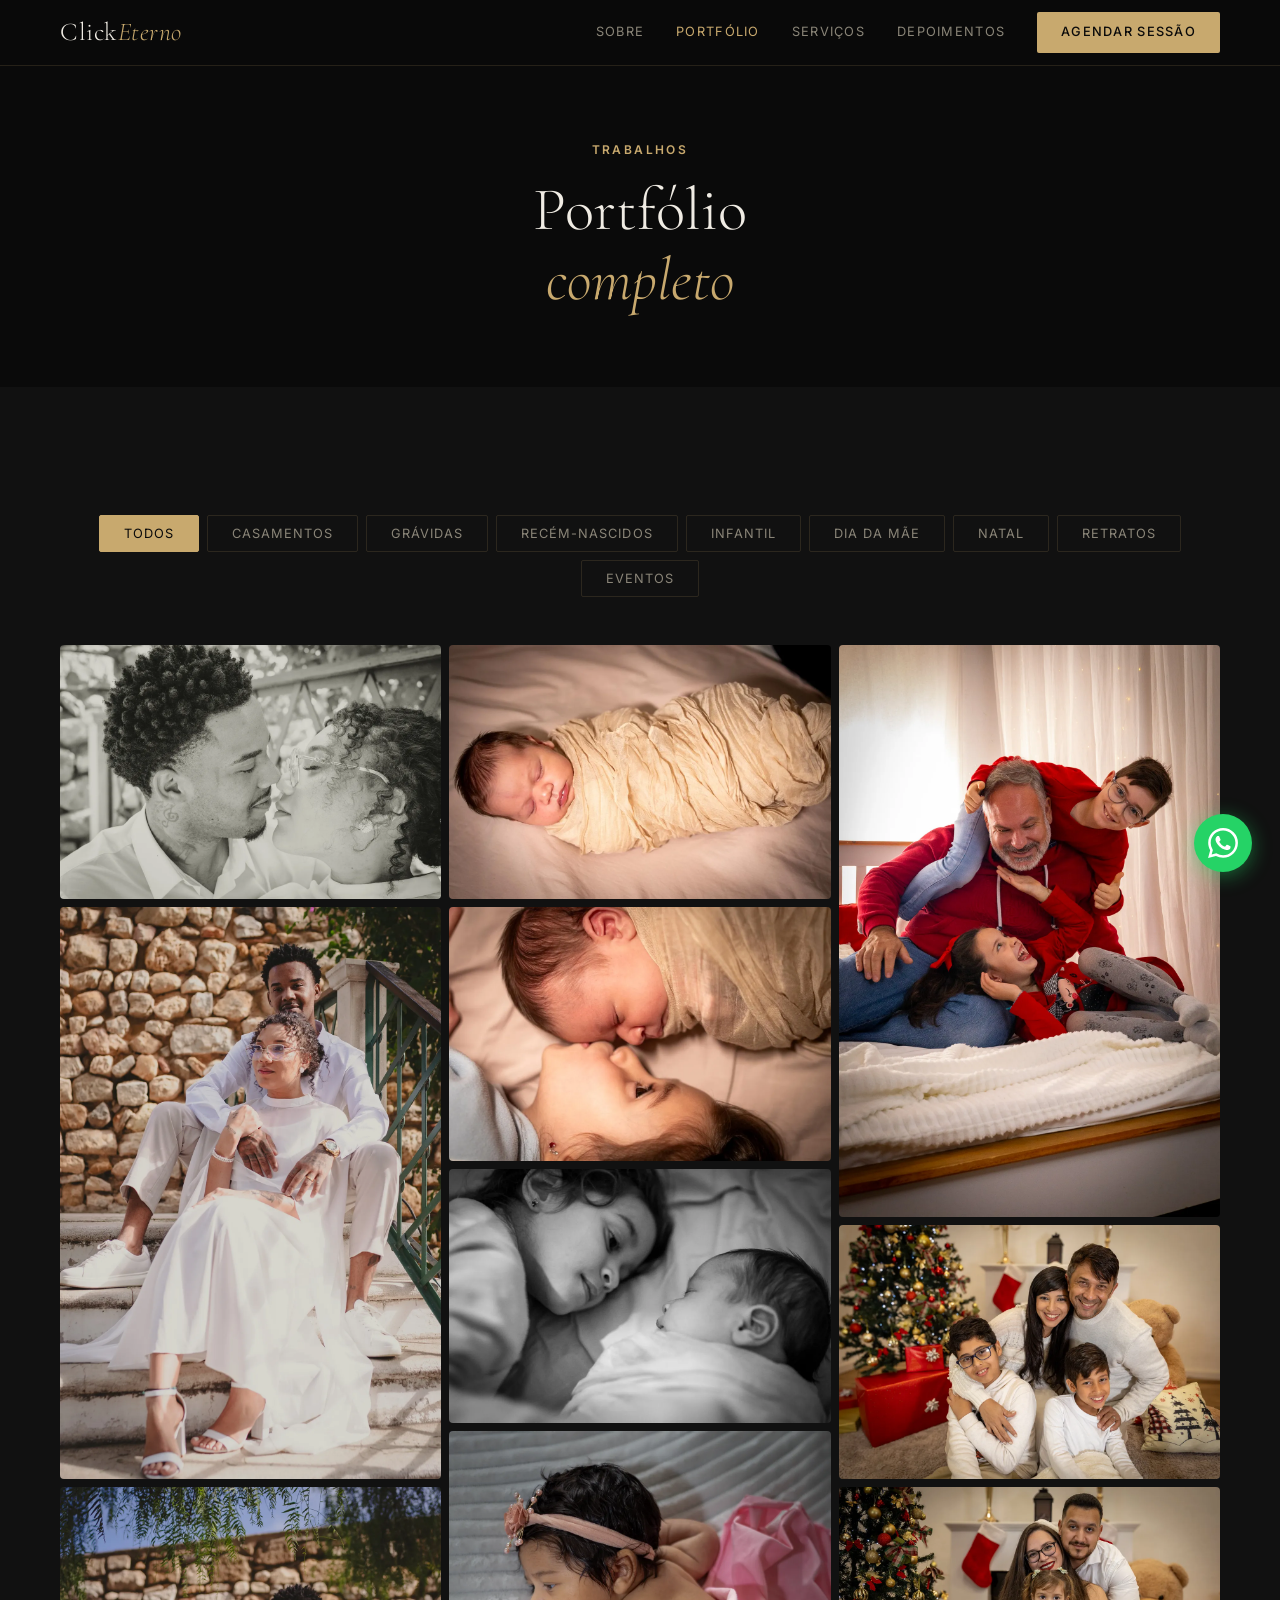
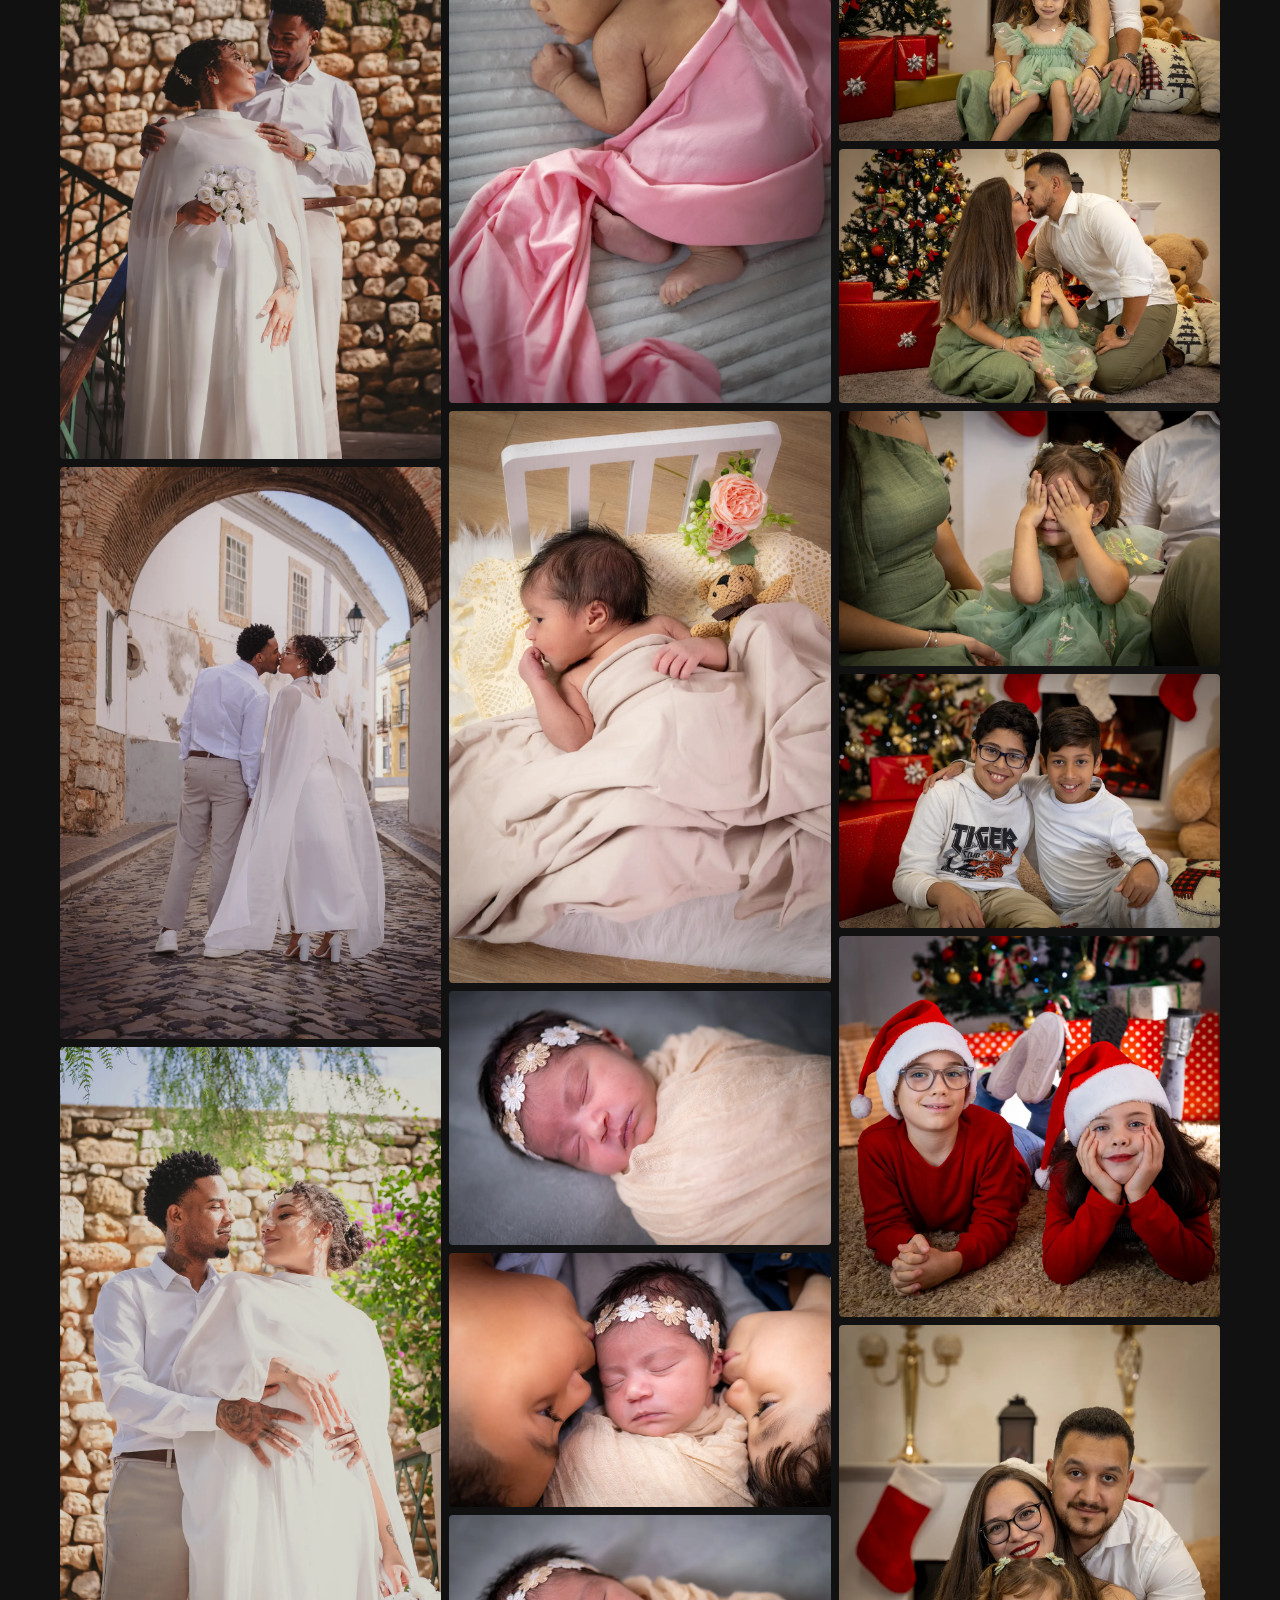
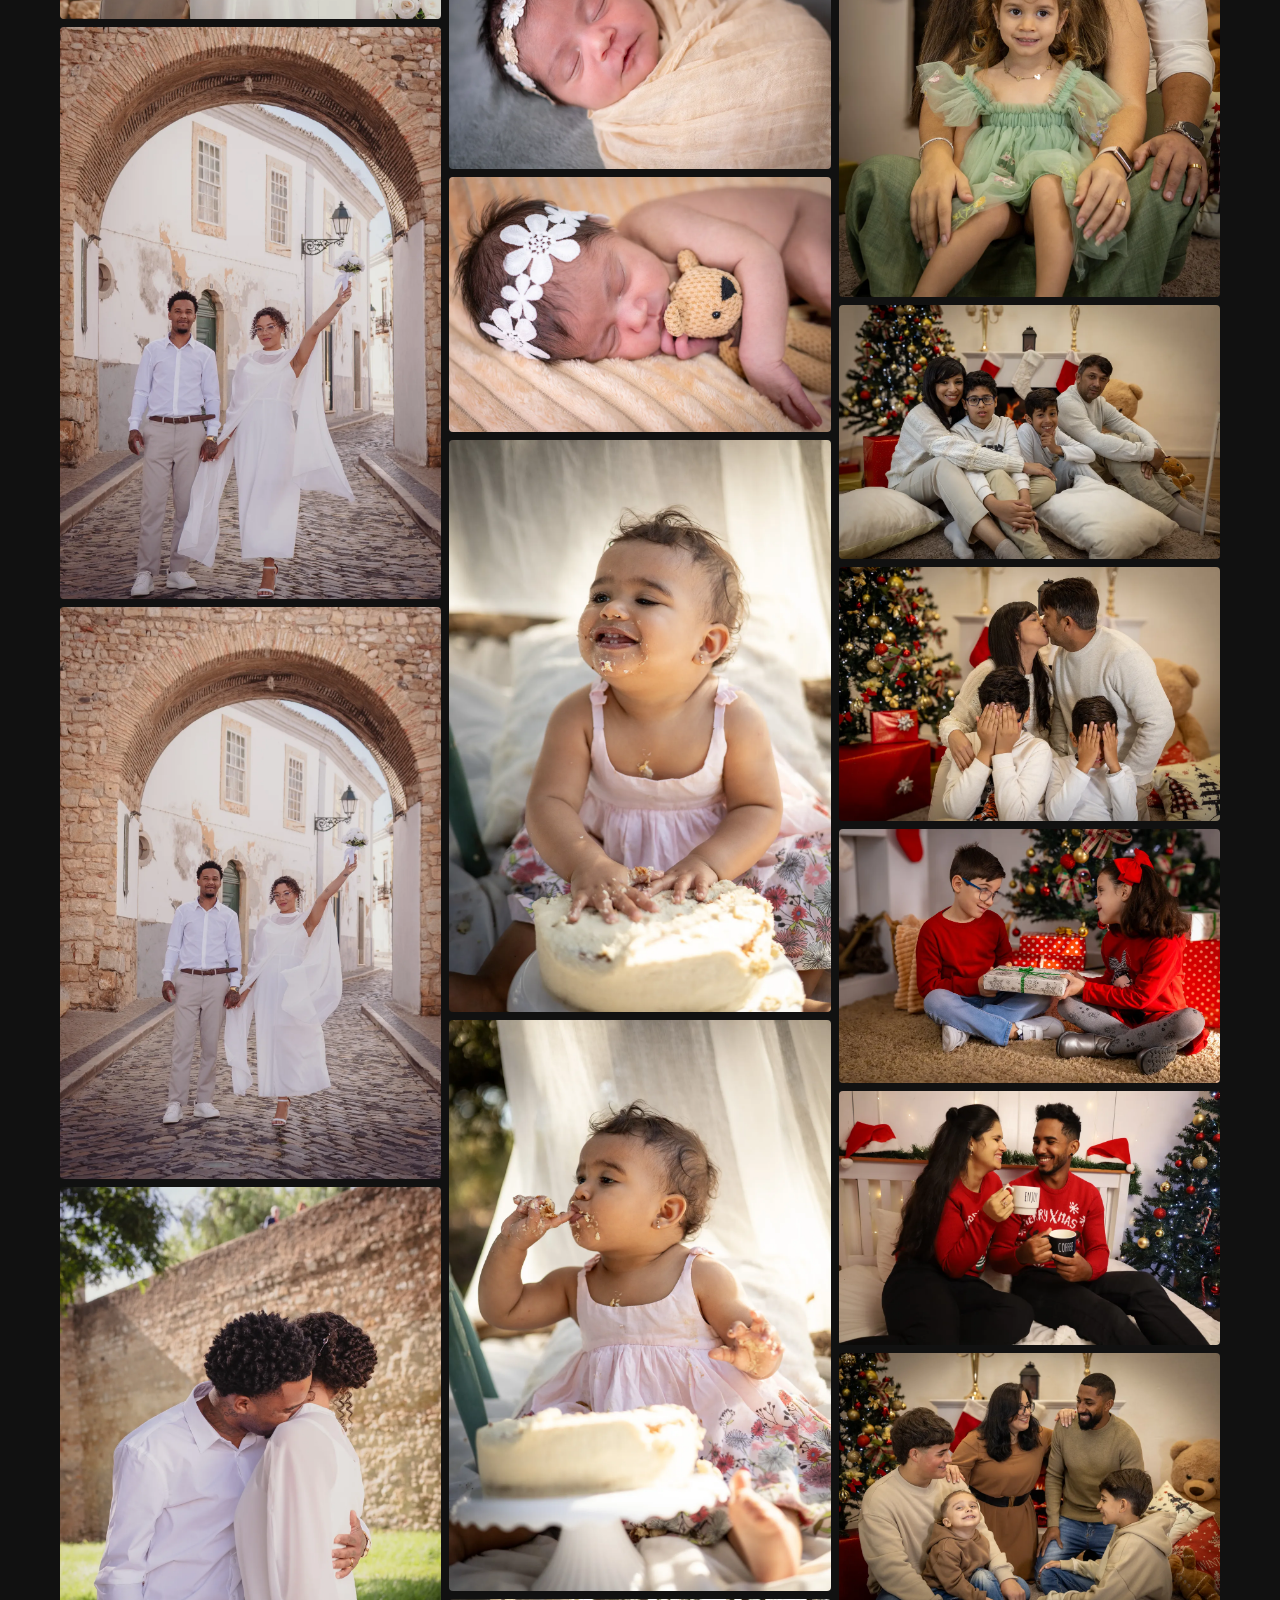
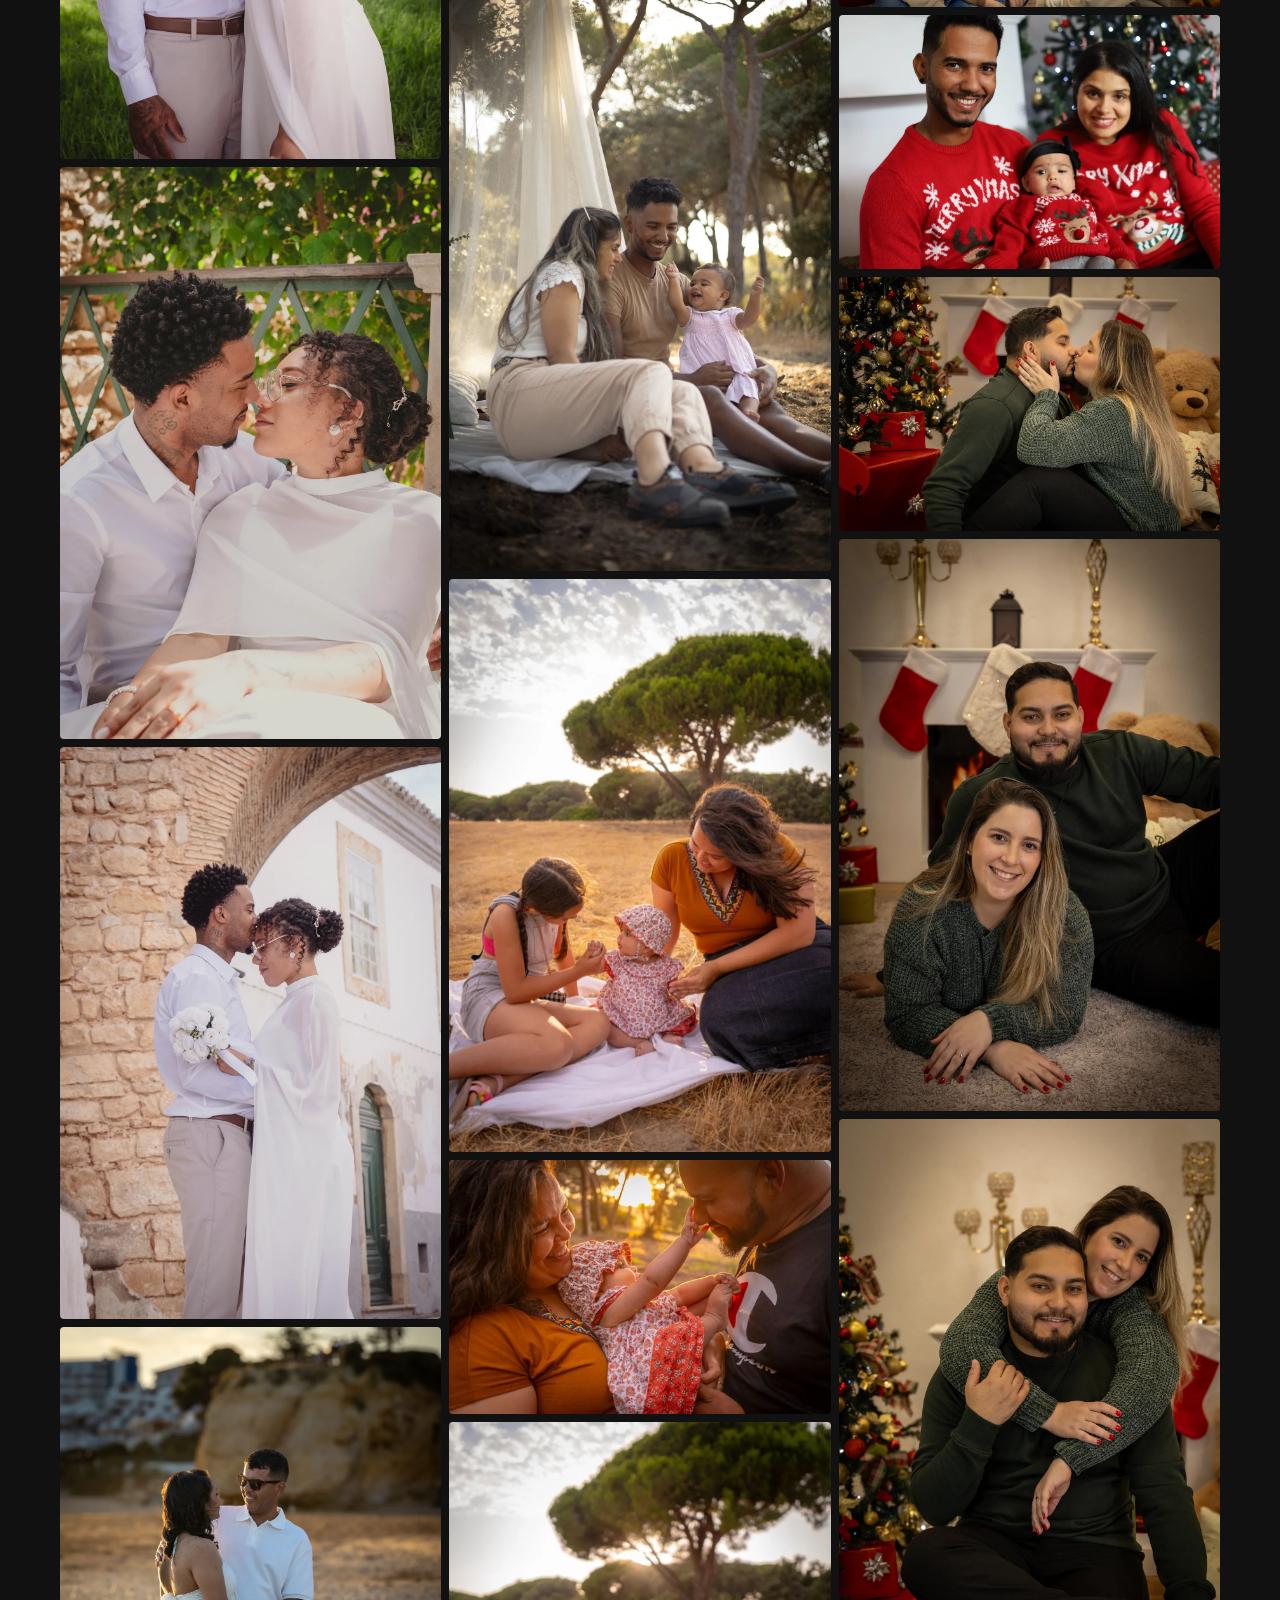
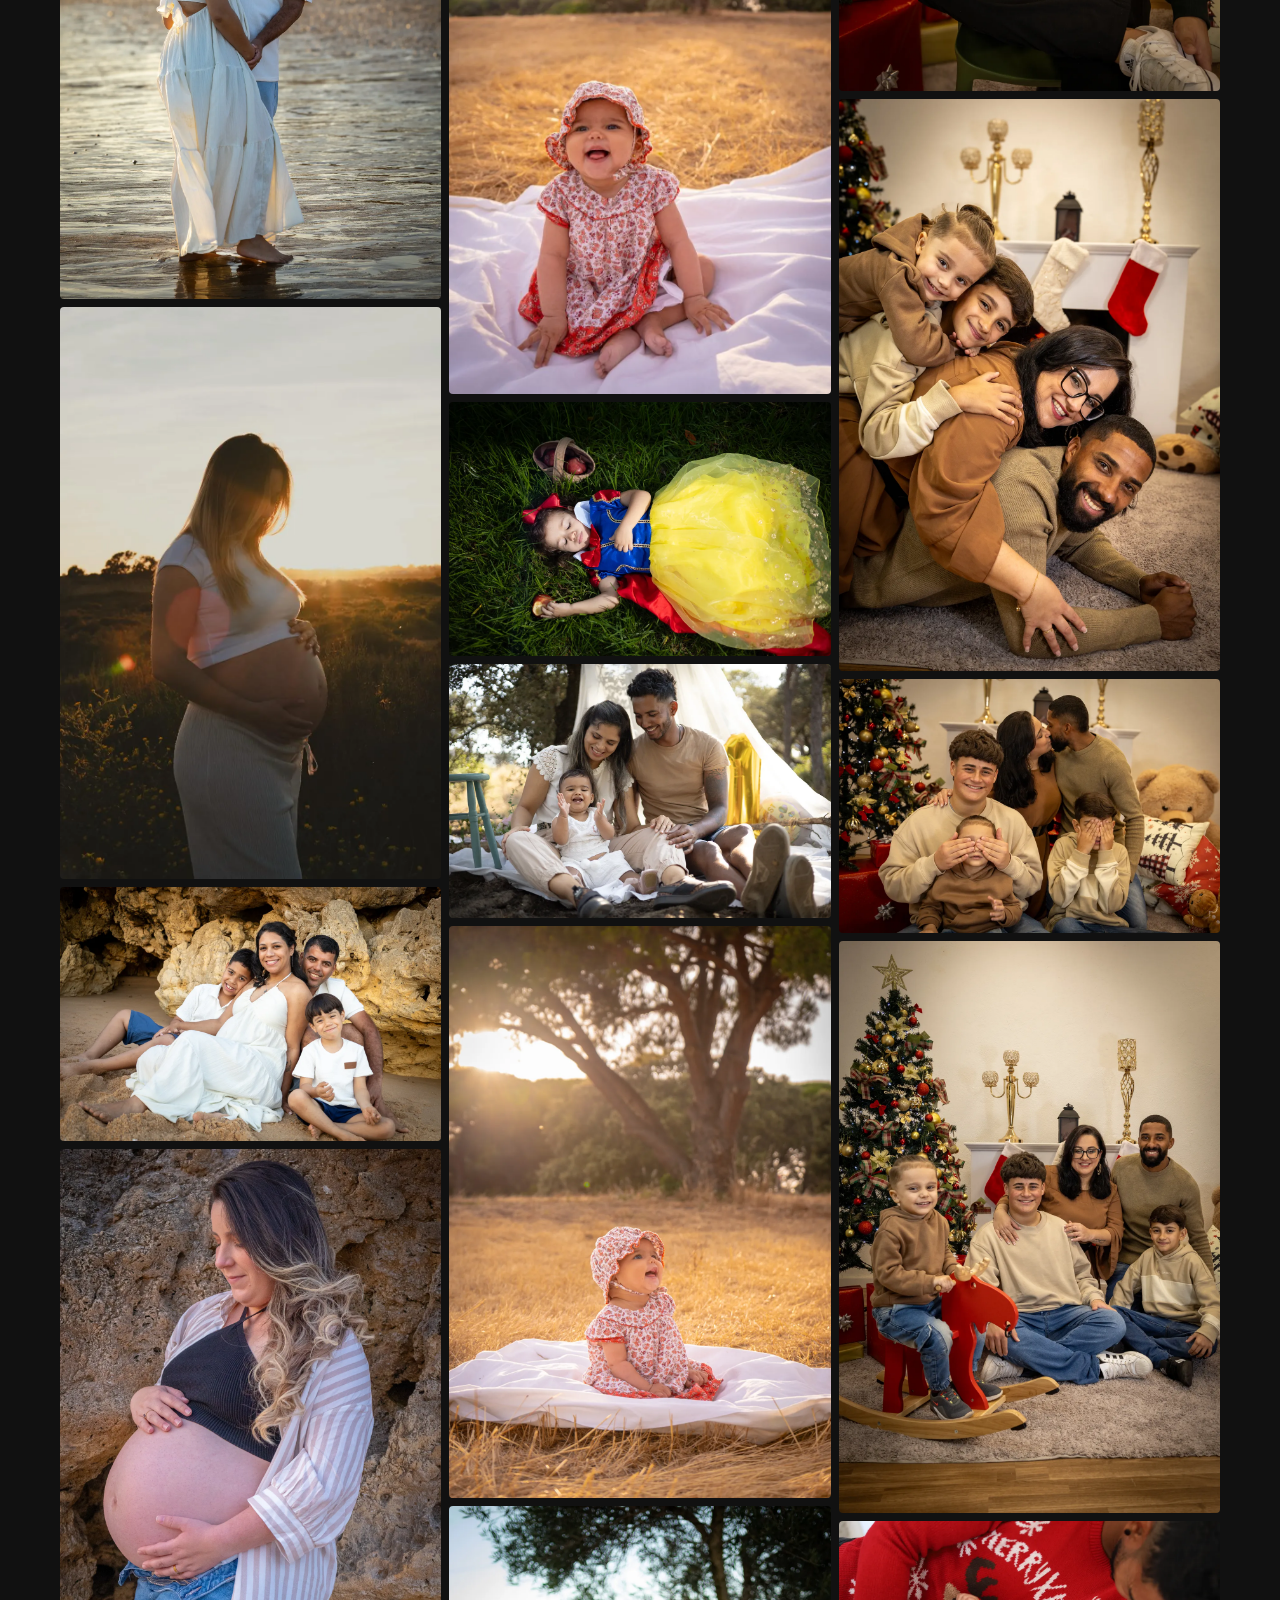
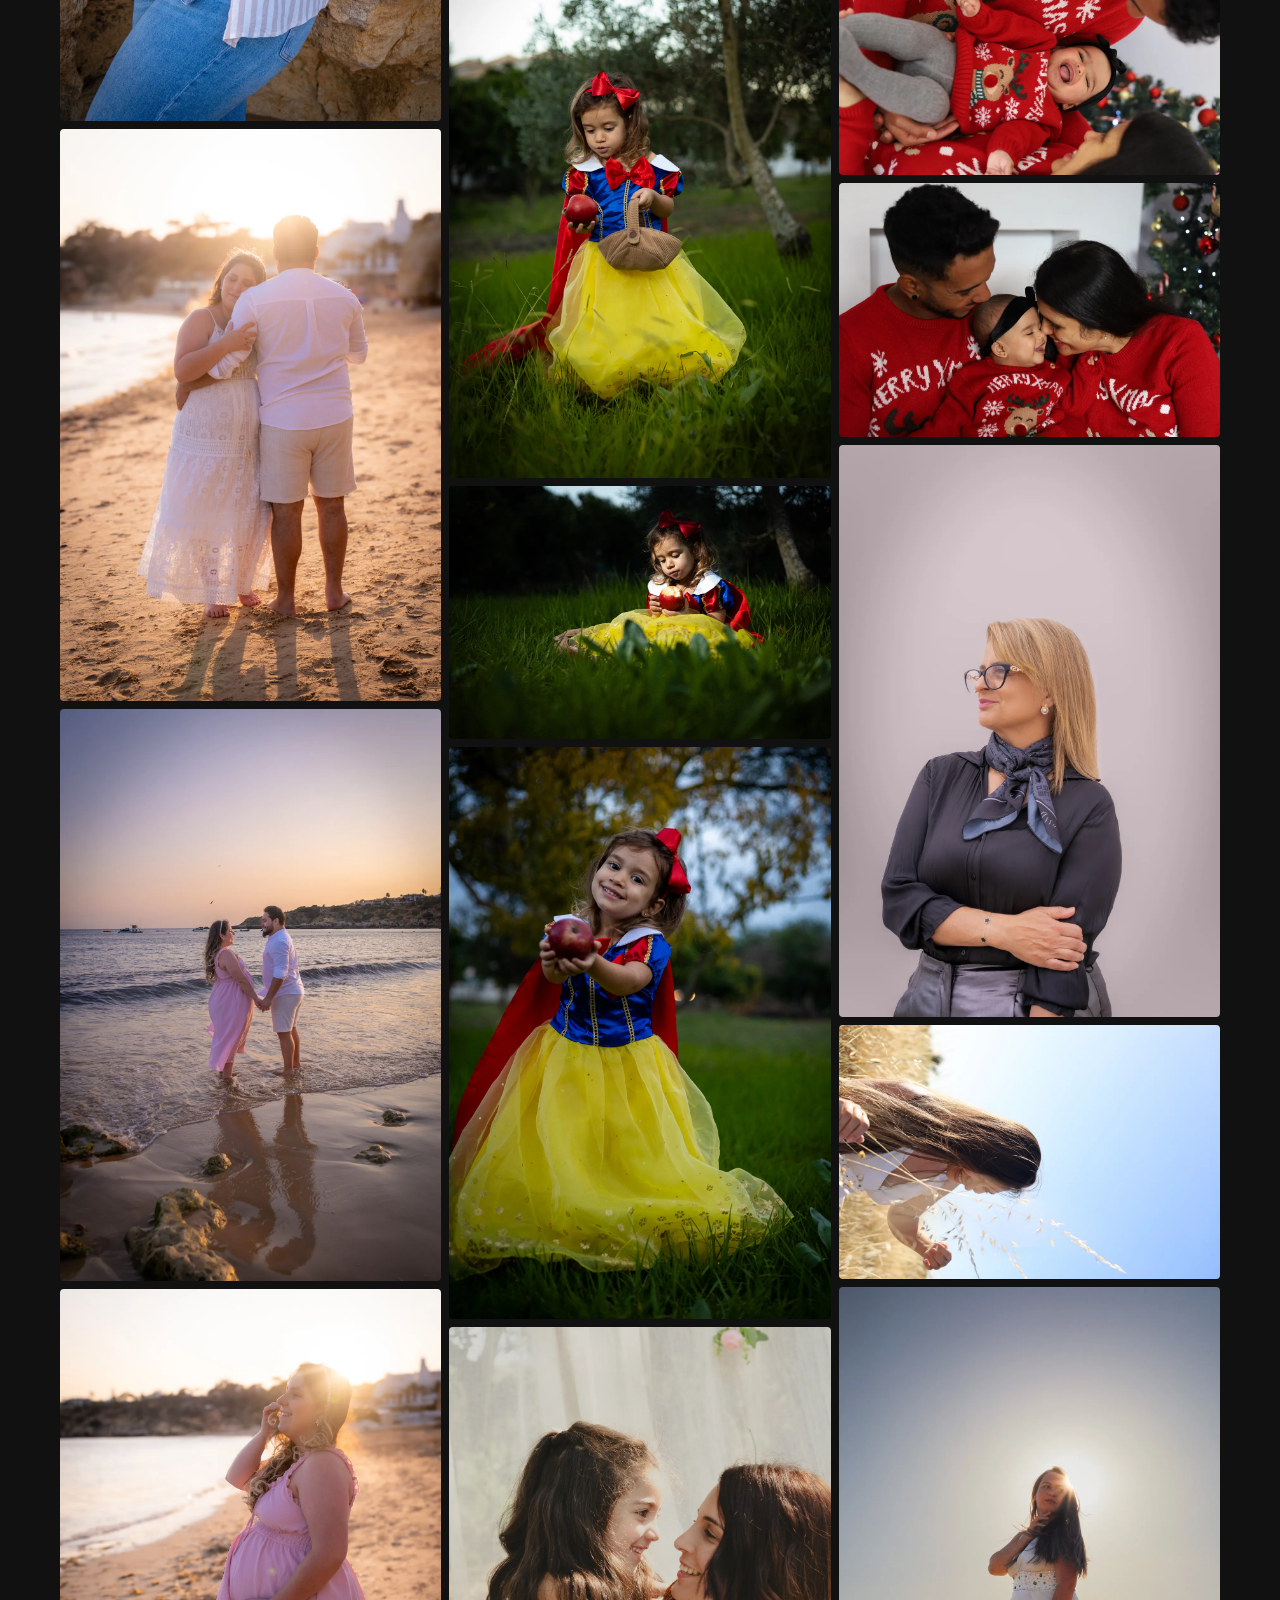
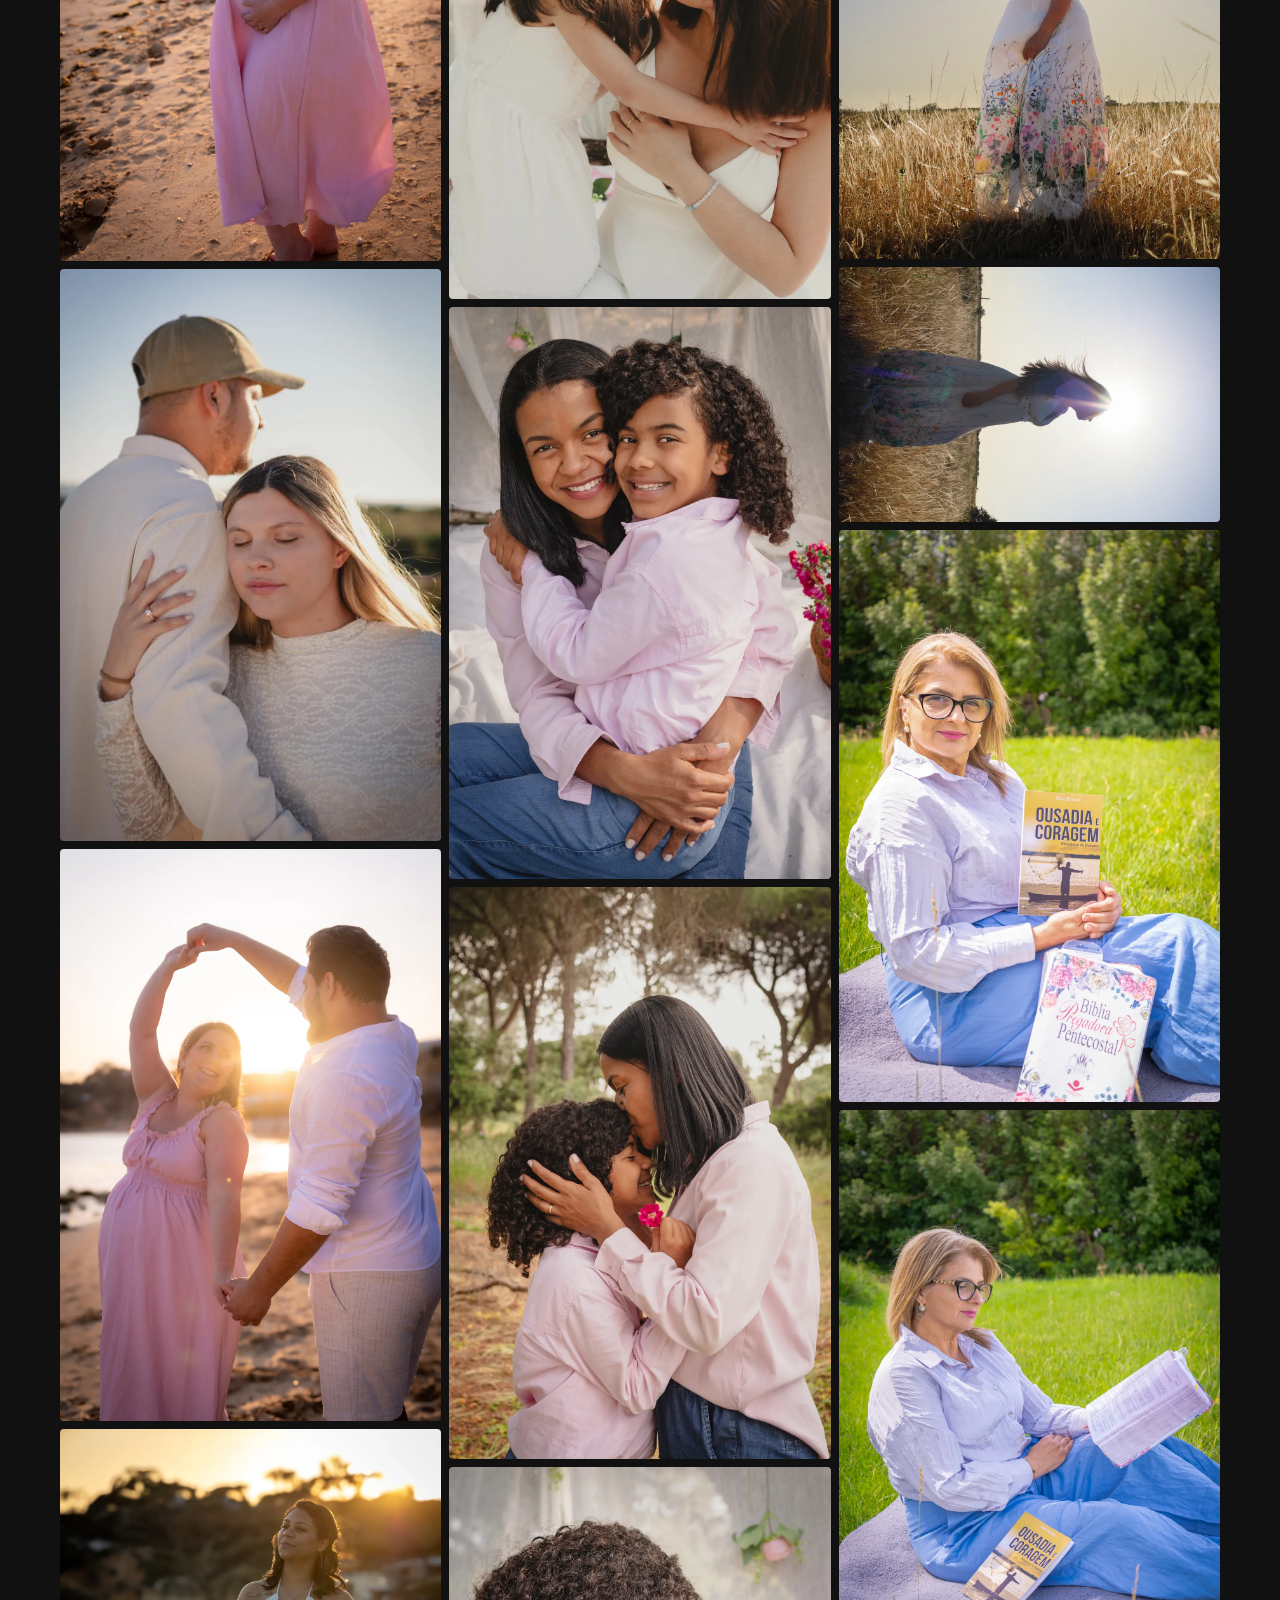
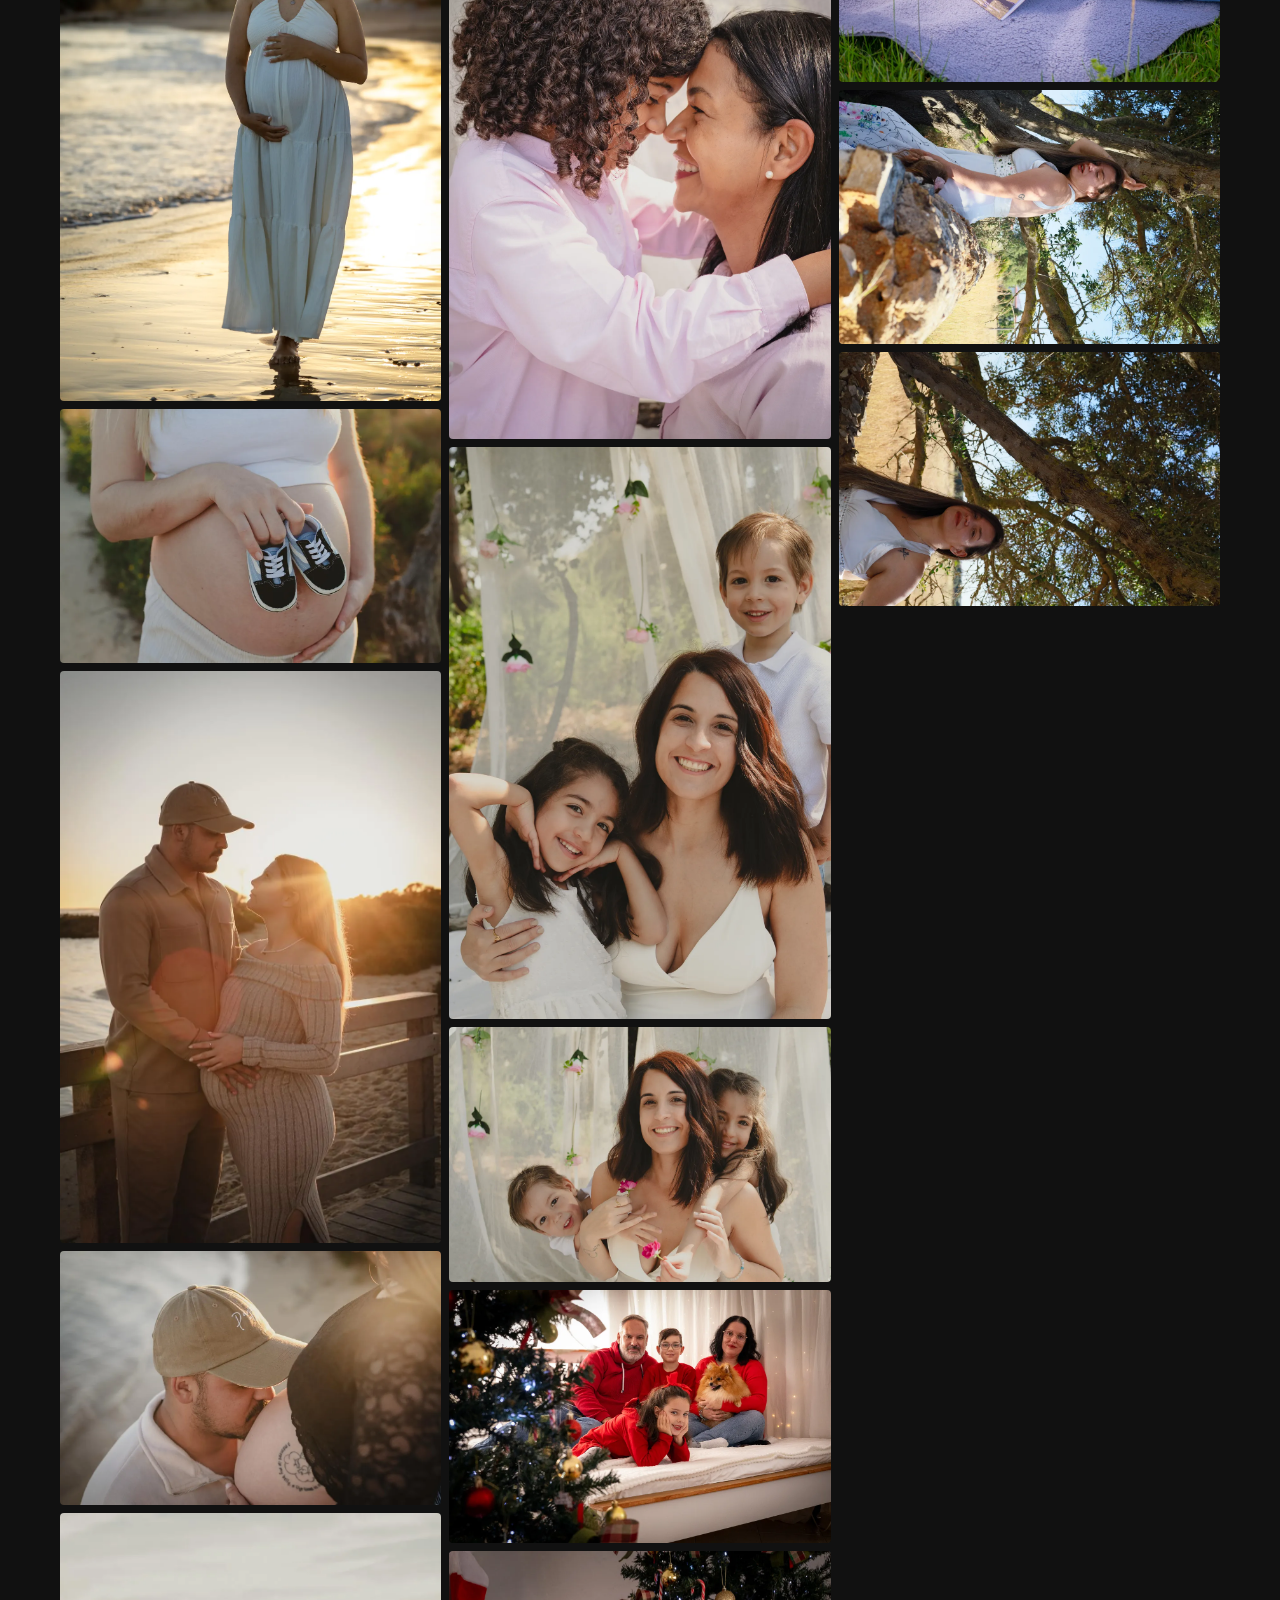
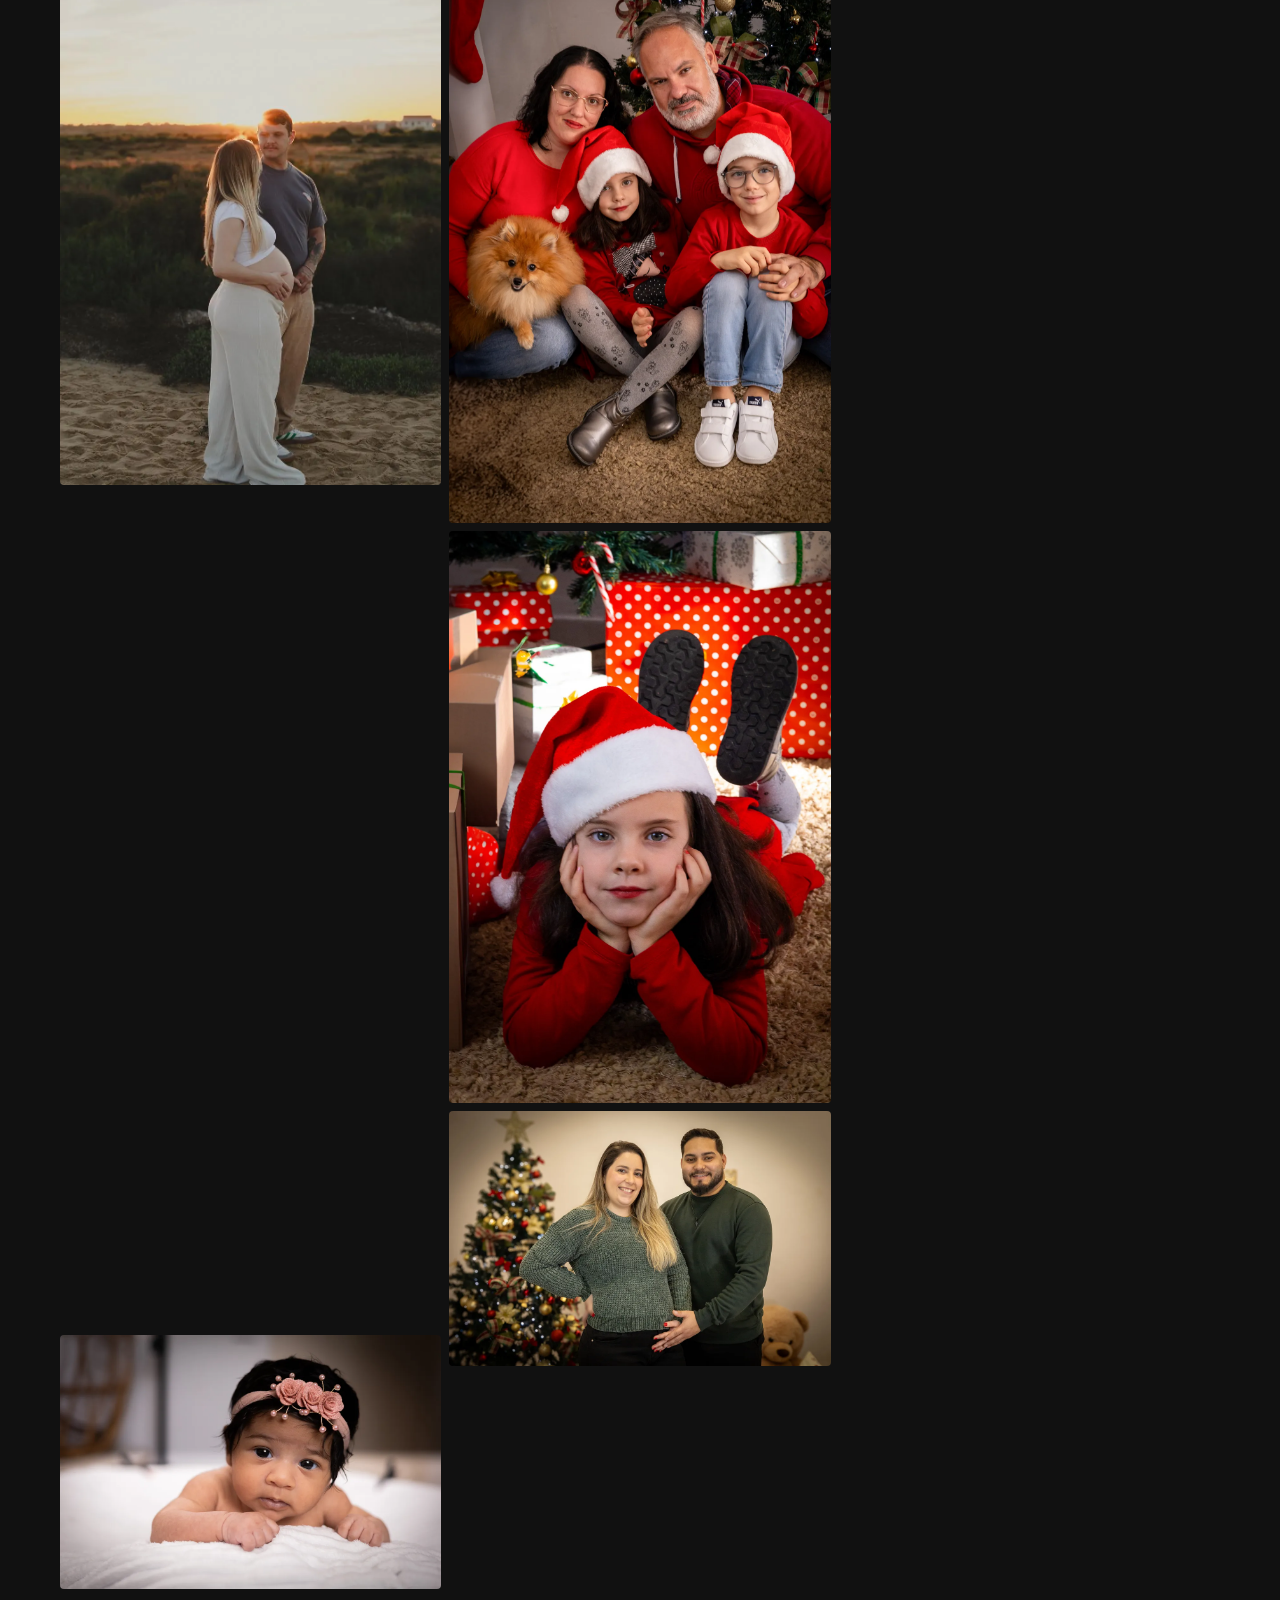
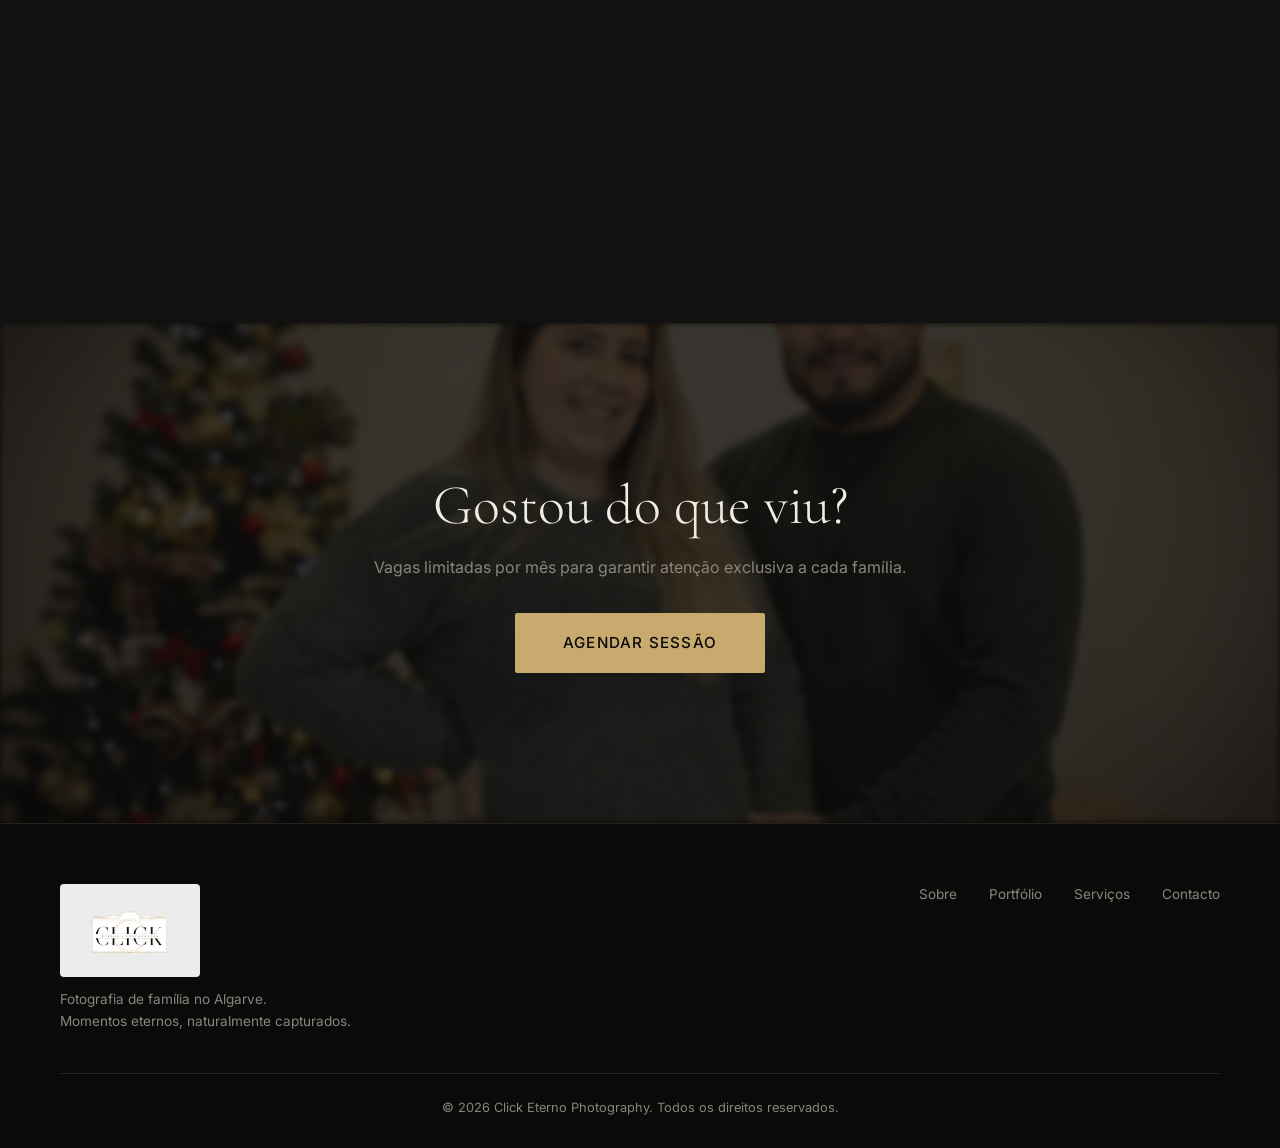
==== commit c473713c: "Fix logo, masonry grid, promo prices, CTA with logo, WhatsApp FAB" ====
--- a/portfolio.html
+++ b/portfolio.html
@@ -68,7 +68,7 @@
         <div class="container">
             <div class="footer-content">
                 <div class="footer-brand">
-                    <img src="logo.webp" alt="Click Eterno Photography — Fotografia de Família no Algarve" class="footer-logo">
+                    <img src="Logo.PNG" alt="Click Eterno Photography — Fotografia de Família no Algarve" class="footer-logo">
                     <p>Fotografia de família no Algarve.<br>Momentos eternos, naturalmente capturados.</p>
                 </div>
                 <div class="footer-links">
@@ -95,6 +95,11 @@
         <div class="lightbox-counter" id="lightboxCounter"></div>
     </div>
 
+    <!-- WhatsApp Floating Button -->
+    <a href="https://wa.me/351910003203?text=Olá%20Gessica!%20Vi%20o%20vosso%20portfólio%20e%20gostaria%20de%20saber%20mais%20sobre%20uma%20sessão%20fotográfica%20no%20Algarve.%20Podem%20informar-me%20sobre%20disponibilidade%20e%20preços%3F" class="whatsapp-fab" target="_blank" aria-label="Falar no WhatsApp">
+        <svg viewBox="0 0 24 24" xmlns="http://www.w3.org/2000/svg"><path d="M17.472 14.382c-.297-.149-1.758-.867-2.03-.967-.273-.099-.471-.148-.67.15-.197.297-.767.966-.94 1.164-.173.199-.347.223-.644.075-.297-.15-1.255-.463-2.39-1.475-.883-.788-1.48-1.761-1.653-2.059-.173-.297-.018-.458.13-.606.134-.133.298-.347.446-.52.149-.174.198-.298.298-.497.099-.198.05-.371-.025-.52-.075-.149-.669-1.612-.916-2.207-.242-.579-.487-.5-.669-.51-.173-.008-.371-.01-.57-.01-.198 0-.52.074-.792.372-.272.297-1.04 1.016-1.04 2.479 0 1.462 1.065 2.875 1.213 3.074.149.198 2.096 3.2 5.077 4.487.709.306 1.262.489 1.694.625.712.227 1.36.195 1.871.118.571-.085 1.758-.719 2.006-1.413.248-.694.248-1.289.173-1.413-.074-.124-.272-.198-.57-.347m-5.421 7.403h-.004a9.87 9.87 0 01-5.031-1.378l-.361-.214-3.741.982.998-3.648-.235-.374a9.86 9.86 0 01-1.51-5.26c.001-5.45 4.436-9.884 9.888-9.884 2.64 0 5.122 1.03 6.988 2.898a9.825 9.825 0 012.893 6.994c-.003 5.45-4.437 9.884-9.885 9.884m8.413-18.297A11.815 11.815 0 0012.05 0C5.495 0 .16 5.335.157 11.892c0 2.096.547 4.142 1.588 5.945L.057 24l6.305-1.654a11.882 11.882 0 005.683 1.448h.005c6.554 0 11.89-5.335 11.893-11.893a11.821 11.821 0 00-3.48-8.413z"/></svg>
+    </a>
+
     <script src="photos.js"></script>
     <script src="portfolio.js"></script>
 </body>
--- a/style.css
+++ b/style.css
@@ -565,10 +565,9 @@
 }
 
 .portfolio-grid {
-    display: grid;
-    grid-template-columns: repeat(3, 1fr);
-    grid-auto-rows: 320px;
-    gap: 16px;
+    columns: 3;
+    column-gap: 8px;
+    display: block;
 }
 
 .portfolio-item {
@@ -576,21 +575,15 @@
     overflow: hidden;
     border-radius: 4px;
     cursor: pointer;
-}
-
-.portfolio-item.large {
-    grid-column: span 2;
-    grid-row: span 1;
-}
-
-.portfolio-item.tall {
-    grid-row: span 2;
+    break-inside: avoid;
+    margin-bottom: 8px;
+    display: block;
 }
 
 .portfolio-item img {
     width: 100%;
-    height: 100%;
-    object-fit: cover;
+    height: auto;
+    display: block;
     transition: transform 0.6s var(--ease);
 }
 
@@ -1001,10 +994,12 @@
 }
 
 .footer-logo {
-    width: 160px;
+    width: 140px;
     height: auto;
-    filter: brightness(0) invert(1);
-    opacity: 0.85;
+    background: rgba(255,255,255,0.92);
+    padding: 8px 12px;
+    border-radius: 4px;
+    display: block;
 }
 
 .footer-brand p {
@@ -1079,16 +1074,7 @@
     }
 
     .portfolio-grid {
-        grid-template-columns: repeat(2, 1fr);
-        grid-auto-rows: 260px;
-    }
-
-    .portfolio-item.large {
-        grid-column: span 2;
-    }
-
-    .portfolio-item.tall {
-        grid-row: span 1;
+        columns: 2;
     }
 }
 
@@ -1160,12 +1146,7 @@
     }
 
     .portfolio-grid {
-        grid-template-columns: 1fr;
-        grid-auto-rows: 280px;
-    }
-
-    .portfolio-item.large {
-        grid-column: span 1;
+        columns: 1;
     }
 
     .form-row {
@@ -1197,6 +1178,142 @@
 
 .nav-link.active {
     color: var(--color-accent);
+}
+
+/* ======================================
+   CTA Logo Section
+   ====================================== */
+.cta-logo-section {
+    background: linear-gradient(160deg, #0d0b08 0%, #1c1408 50%, #0d0b08 100%);
+    min-height: 480px;
+    display: flex;
+    align-items: center;
+    position: relative;
+    overflow: hidden;
+}
+
+.cta-logo-section::before {
+    content: '';
+    position: absolute;
+    inset: 0;
+    background: radial-gradient(ellipse at center, rgba(193,154,107,0.08) 0%, transparent 70%);
+}
+
+.cta-logo-img {
+    width: 180px;
+    height: auto;
+    background: rgba(255,255,255,0.95);
+    padding: 10px 16px;
+    border-radius: 4px;
+    margin: 0 auto 32px;
+    display: block;
+}
+
+/* ======================================
+   WhatsApp Floating Button
+   ====================================== */
+.whatsapp-fab {
+    position: fixed;
+    bottom: 28px;
+    right: 28px;
+    z-index: 998;
+    width: 58px;
+    height: 58px;
+    background: #25D366;
+    border-radius: 50%;
+    display: flex;
+    align-items: center;
+    justify-content: center;
+    box-shadow: 0 4px 20px rgba(37,211,102,0.45);
+    transition: transform 0.3s var(--ease), box-shadow 0.3s var(--ease);
+    text-decoration: none;
+}
+
+.whatsapp-fab:hover {
+    transform: scale(1.1);
+    box-shadow: 0 6px 28px rgba(37,211,102,0.6);
+}
+
+.whatsapp-fab svg {
+    width: 30px;
+    height: 30px;
+    fill: #fff;
+}
+
+/* ======================================
+   Service Card Promo
+   ====================================== */
+.promo-badge {
+    display: inline-block;
+    background: var(--color-accent);
+    color: #000;
+    font-size: 0.65rem;
+    font-weight: 700;
+    letter-spacing: 0.1em;
+    text-transform: uppercase;
+    padding: 3px 10px;
+    border-radius: 2px;
+    margin-bottom: 16px;
+}
+
+.price-original {
+    font-size: 0.85rem;
+    color: var(--color-text-muted);
+    text-decoration: line-through;
+    margin-bottom: 4px;
+}
+
+.price-promo {
+    display: flex;
+    align-items: baseline;
+    gap: 6px;
+    margin-bottom: 4px;
+}
+
+.price-promo .price-value {
+    font-size: 2rem;
+}
+
+.price-save {
+    font-size: 0.75rem;
+    color: #4caf88;
+    font-weight: 600;
+}
+
+.price-note {
+    font-size: 0.75rem;
+    color: var(--color-text-muted);
+    margin-top: 4px;
+}
+
+/* ======================================
+   WhatsApp contact button
+   ====================================== */
+.whatsapp-btn {
+    display: inline-flex;
+    align-items: center;
+    gap: 10px;
+    background: #25D366;
+    color: #fff;
+    font-size: 0.9rem;
+    font-weight: 600;
+    padding: 12px 20px;
+    border-radius: 4px;
+    text-decoration: none;
+    transition: background 0.2s, transform 0.2s;
+    margin-top: 8px;
+}
+
+.whatsapp-btn:hover {
+    background: #1ebe5d;
+    transform: translateY(-1px);
+}
+
+.whatsapp-btn svg {
+    width: 20px;
+    height: 20px;
+    fill: #fff;
+    flex-shrink: 0;
 }
 
 /* ======================================
